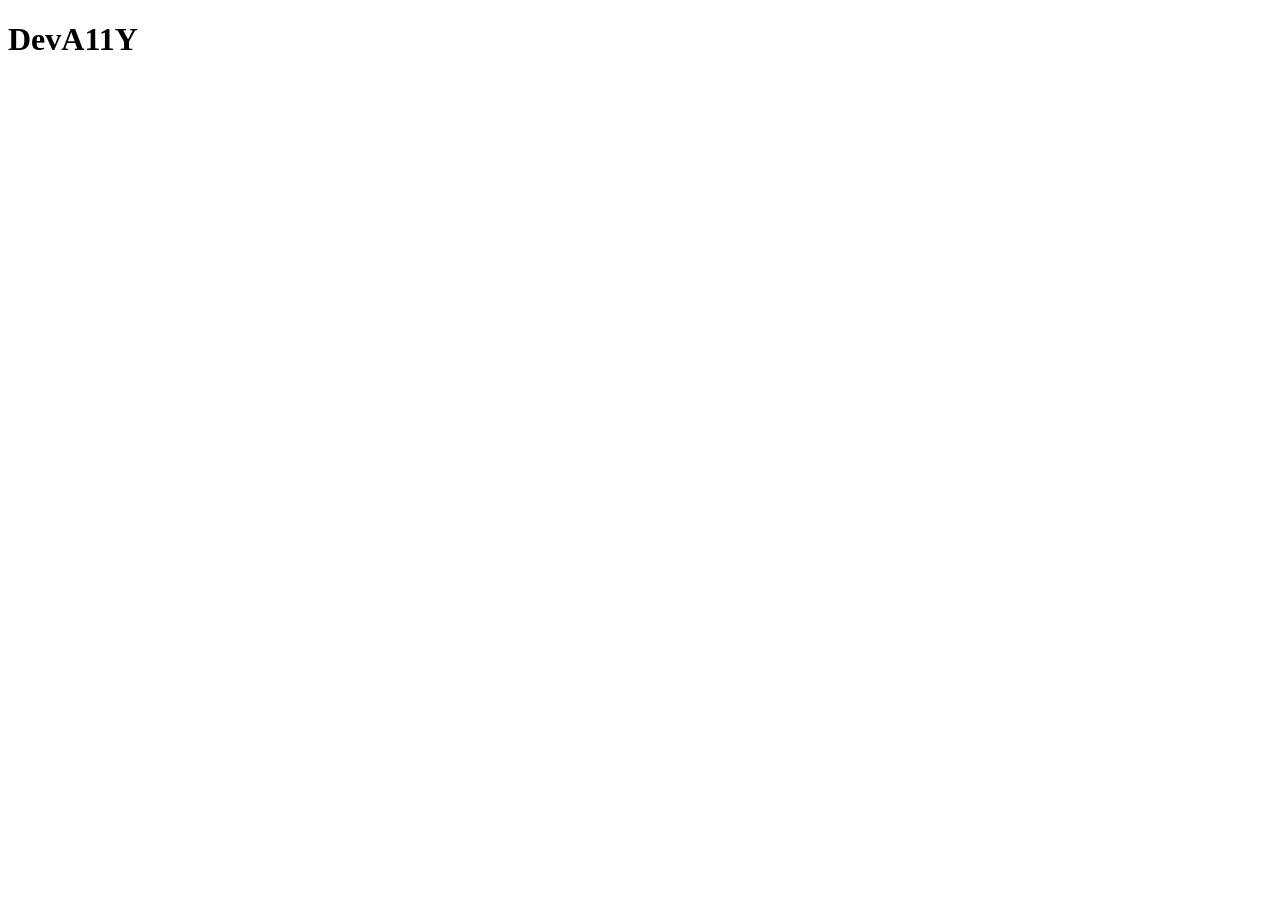
==== index.html @ d79ef575 "adicionando o inicial e criando nova branch LandingPage" ====
<!DOCTYPE html>
<html lang="en">
<head>
    <meta charset="UTF-8">
    <meta name="viewport" content="width=device-width, initial-scale=1.0">
    <title>DevA11Y</title>
</head>
<body>
    <h1>DevA11Y</h1>
</body>
</html>
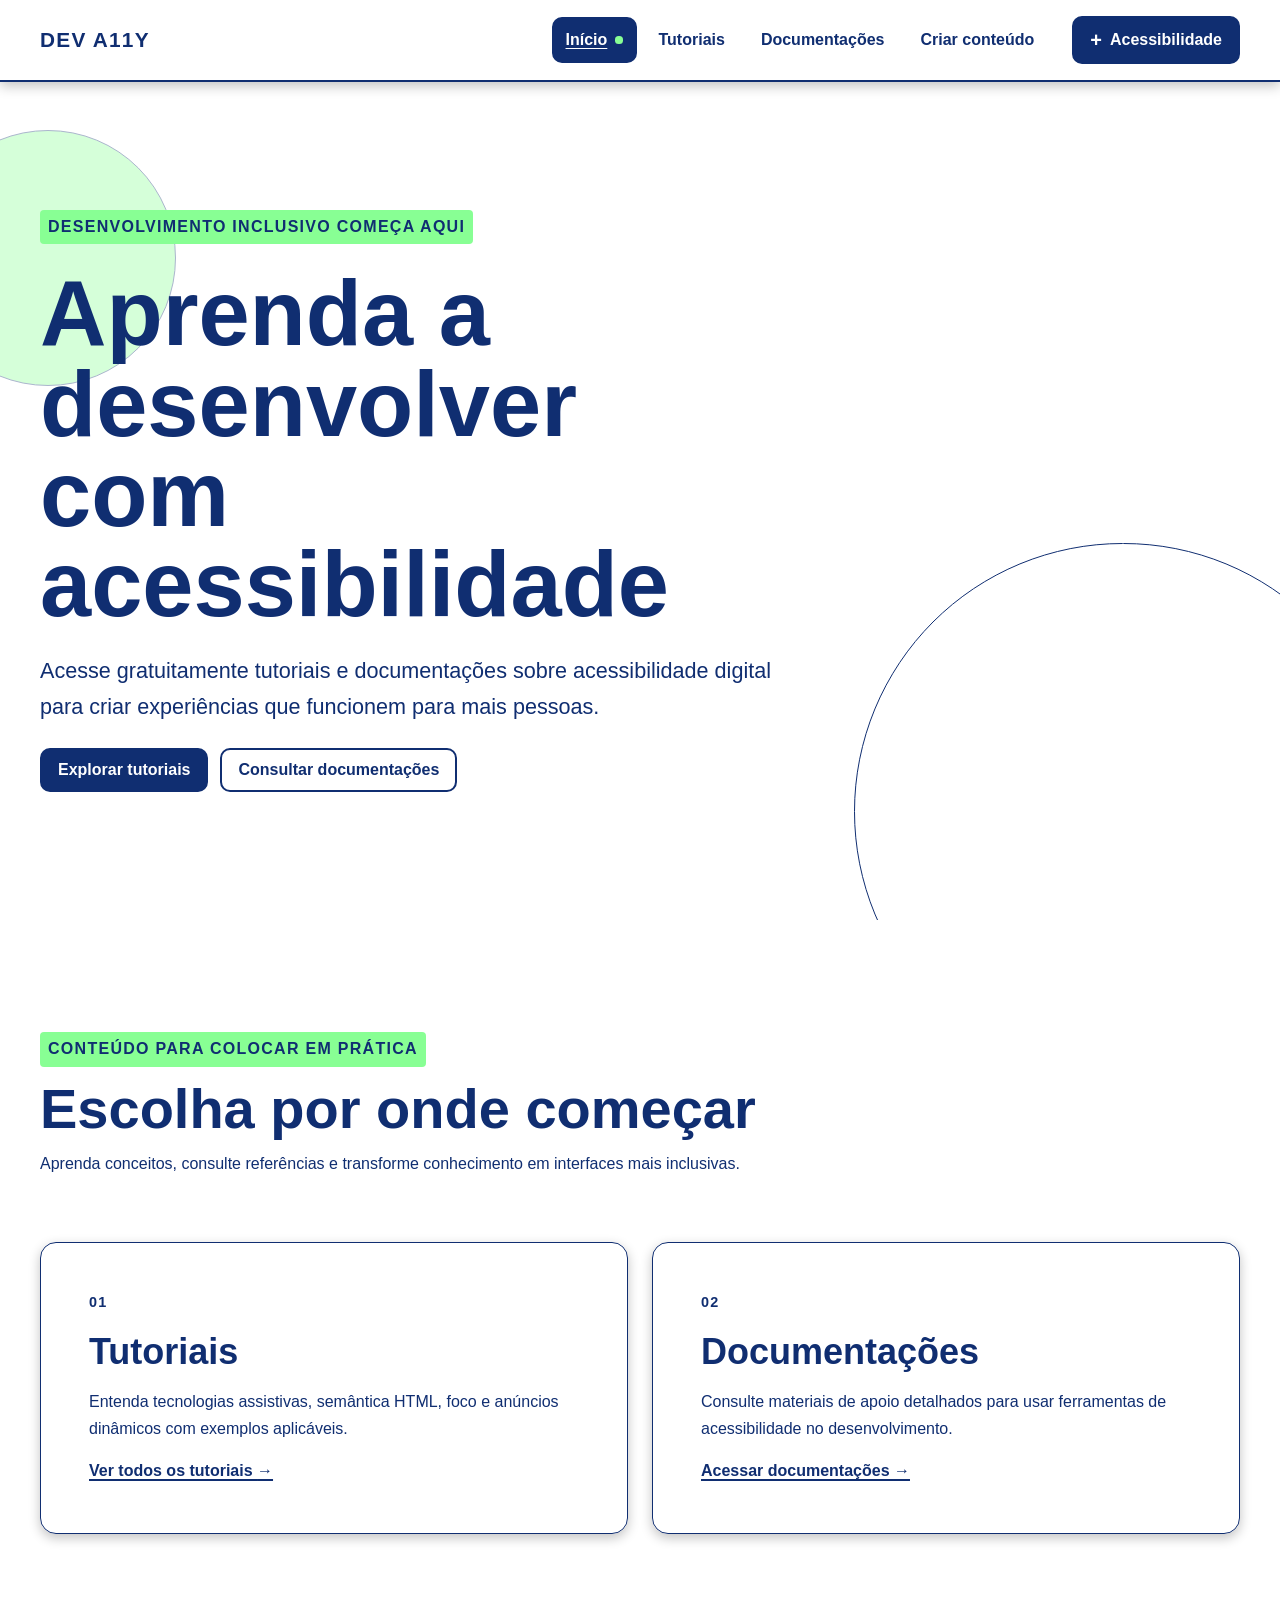
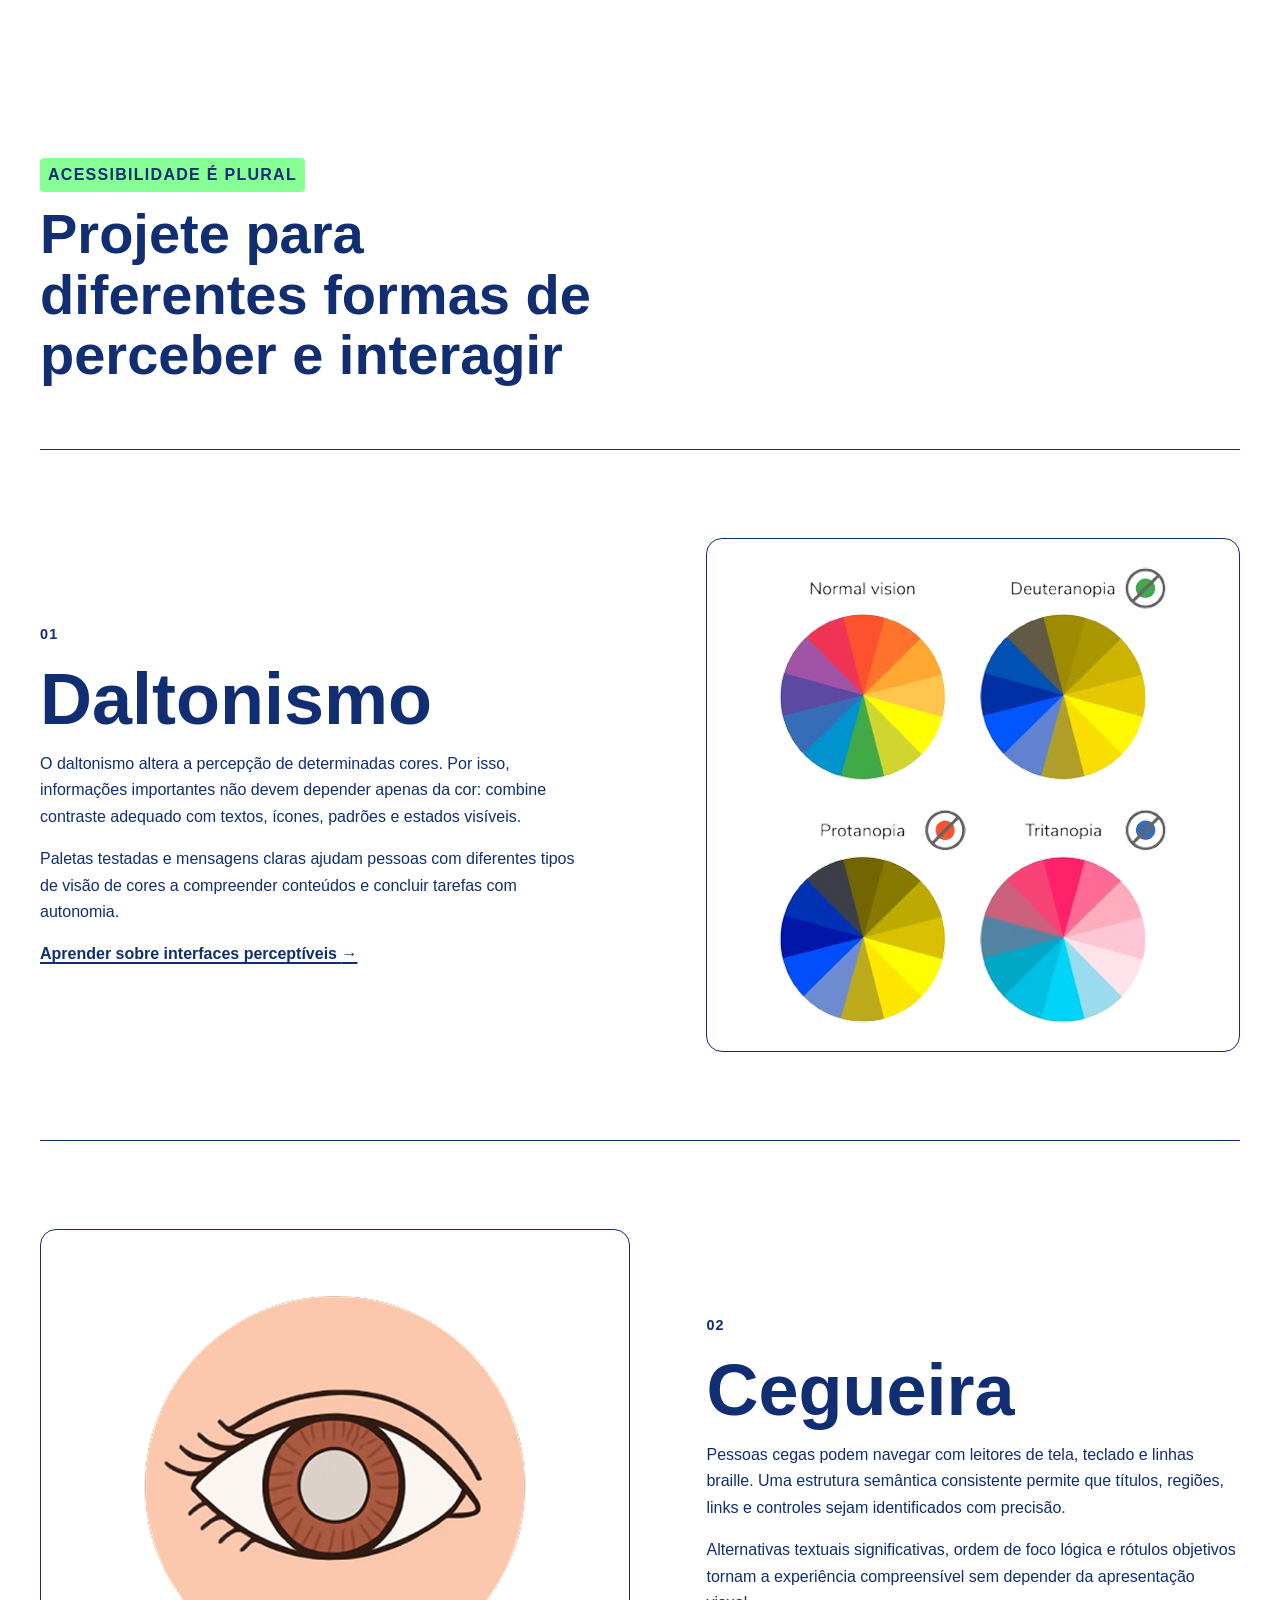
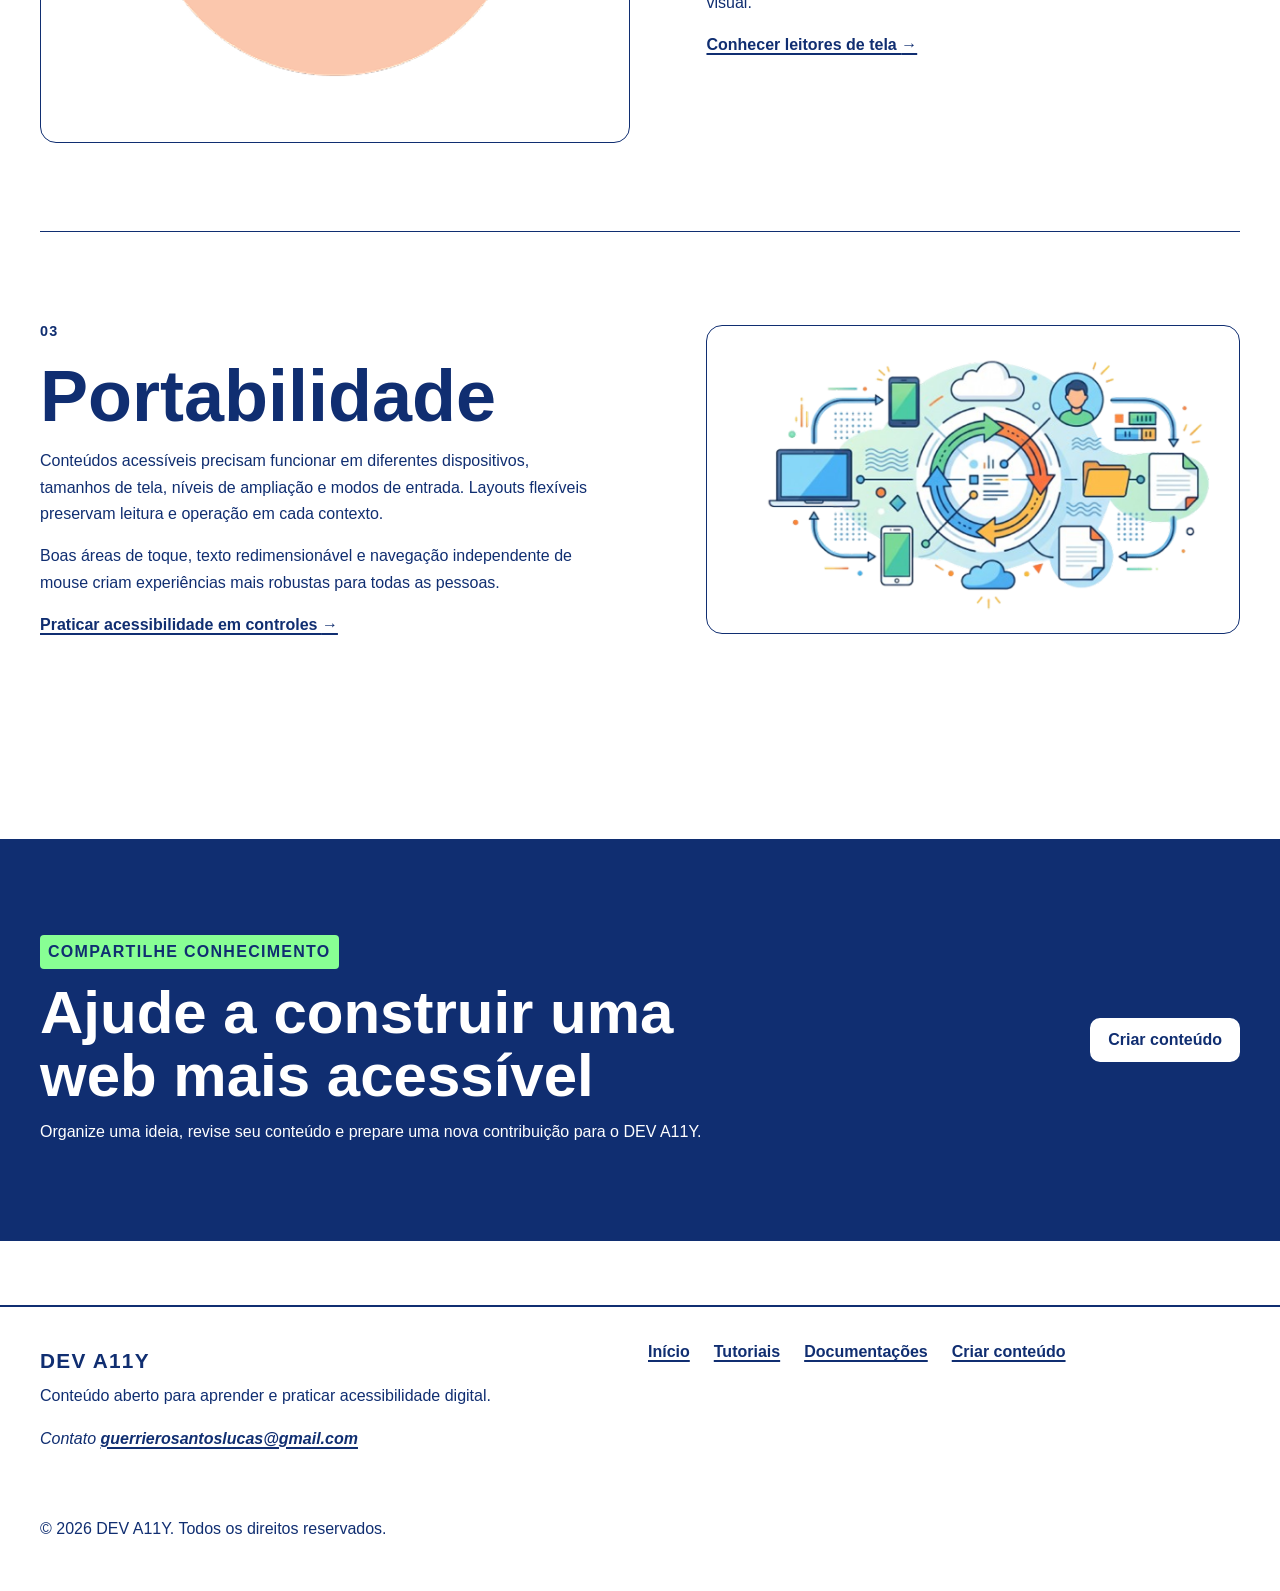
==== commit f2f46f11: "feat: subindo site com frontend completo" ====
--- a/index.html
+++ b/index.html
@@ -1,11 +1,189 @@
 <!DOCTYPE html>
-<html lang="en">
+<html lang="pt-BR" data-palette="palette-01" data-font-scale="72">
 <head>
     <meta charset="UTF-8">
     <meta name="viewport" content="width=device-width, initial-scale=1.0">
-    <title>DevA11Y</title>
+    <meta name="description" content="Aprenda desenvolvimento acessível com tutoriais gratuitos, documentação e exercícios práticos do DEV A11Y.">
+    <title>Início | DEV A11Y</title>
+    <link rel="icon" type="image/png" href="./assets/images/DevA11Y-logo.png">
+    <link rel="stylesheet" href="./Style/base.css">
+    <link rel="stylesheet" href="./Style/index.css">
+    <script src="./js/app.js" defer></script>
 </head>
-<body>
-    <h1>DevA11Y</h1>
+<body data-page="home">
+    <a class="skip-link" href="#conteudo-principal">Ir para o conteúdo principal</a>
+
+    <header class="site-header">
+        <div class="shell site-header__inner">
+            <a class="brand" href="./index.html" aria-label="DEV A11Y — página inicial">DEV A11Y</a>
+
+            <nav class="primary-nav" aria-label="Navegação principal">
+                <ul class="nav-list">
+                    <li><a href="./index.html" aria-current="page">Início</a></li>
+                    <li><a href="./html/blog.html">Tutoriais</a></li>
+                    <li><a href="./html/documentacao.html">Documentações</a></li>
+                    <li><a href="./html/post.html">Criar conteúdo</a></li>
+                </ul>
+            </nav>
+
+            <details class="a11y-tools" data-a11y-tools>
+                <summary>Acessibilidade</summary>
+                <div class="a11y-panel">
+                    <div class="a11y-fields">
+                        <fieldset>
+                            <legend>Mudar paleta para o daltonismo</legend>
+                            <div class="a11y-palette-options">
+                                <button class="a11y-swatch" type="button" data-palette-option="palette-01" aria-label="Paleta 1, branco, azul-escuro e verde-claro" aria-pressed="true"><span aria-hidden="true">1</span></button>
+                                <button class="a11y-swatch" type="button" data-palette-option="palette-02" aria-label="Paleta 2, preto com cinza" aria-pressed="false"><span aria-hidden="true">2</span></button>
+                                <button class="a11y-swatch" type="button" data-palette-option="palette-03" aria-label="Paleta 3, azul-violeta com amarelo" aria-pressed="false"><span aria-hidden="true">3</span></button>
+                                <button class="a11y-swatch" type="button" data-palette-option="palette-04" aria-label="Paleta 4, verde-escuro com ciano" aria-pressed="false"><span aria-hidden="true">4</span></button>
+                                <button class="a11y-swatch" type="button" data-palette-option="palette-05" aria-label="Paleta 5, cinza-escuro com cinza-claro" aria-pressed="false"><span aria-hidden="true">5</span></button>
+                                <button class="a11y-swatch" type="button" data-palette-option="palette-06" aria-label="Paleta 6, azul-petróleo com verde-limão" aria-pressed="false"><span aria-hidden="true">6</span></button>
+                                <button class="a11y-swatch" type="button" data-palette-option="palette-07" aria-label="Paleta 7, verde-petróleo com verde-claro" aria-pressed="false"><span aria-hidden="true">7</span></button>
+                                <button class="a11y-swatch" type="button" data-palette-option="palette-08" aria-label="Paleta 8, verde-petróleo com rosa" aria-pressed="false"><span aria-hidden="true">8</span></button>
+                            </div>
+                        </fieldset>
+
+                        <fieldset>
+                            <legend>Mudar o tamanho da fonte</legend>
+                            <div class="a11y-font-controls">
+                                <button type="button" data-font-decrease aria-label="Diminuir o tamanho da fonte">−</button>
+                                <output data-font-label>72%</output>
+                                <button type="button" data-font-increase aria-label="Aumentar o tamanho da fonte">+</button>
+                            </div>
+                        </fieldset>
+                    </div>
+                    <button class="button button--secondary" type="button" data-a11y-close>Fechar</button>
+                </div>
+            </details>
+        </div>
+    </header>
+
+    <main id="conteudo-principal" tabindex="-1">
+        <section class="home-hero" aria-labelledby="titulo-home">
+            <div class="shell home-hero__content">
+                <p class="home-hero__eyebrow">Desenvolvimento inclusivo começa aqui</p>
+                <h1 id="titulo-home">Aprenda a desenvolver com acessibilidade</h1>
+                <p class="home-hero__subtitle">Acesse gratuitamente tutoriais e documentações sobre acessibilidade digital para criar experiências que funcionem para mais pessoas.</p>
+                <div class="home-hero__actions">
+                    <a class="button button--primary" href="./html/blog.html">Explorar tutoriais</a>
+                    <a class="button button--secondary" href="./html/documentacao.html">Consultar documentações</a>
+                </div>
+            </div>
+        </section>
+
+        <section class="home-paths" aria-labelledby="titulo-caminhos">
+            <div class="shell">
+                <div class="home-section-heading">
+                    <p class="home-section-heading__eyebrow">Conteúdo para colocar em prática</p>
+                    <h2 id="titulo-caminhos">Escolha por onde começar</h2>
+                    <p>Aprenda conceitos, consulte referências e transforme conhecimento em interfaces mais inclusivas.</p>
+                </div>
+                <div class="home-card-grid">
+                    <article class="home-card">
+                        <div class="home-card__number" aria-hidden="true">01</div>
+                        <h3>Tutoriais</h3>
+                        <p>Entenda tecnologias assistivas, semântica HTML, foco e anúncios dinâmicos com exemplos aplicáveis.</p>
+                        <a href="./html/blog.html">Ver todos os tutoriais <span aria-hidden="true">→</span></a>
+                    </article>
+                    <article class="home-card">
+                        <div class="home-card__number" aria-hidden="true">02</div>
+                        <h3>Documentações</h3>
+                        <p>Consulte materiais de apoio detalhados para usar ferramentas de acessibilidade no desenvolvimento.</p>
+                        <a href="./html/documentacao.html">Acessar documentações <span aria-hidden="true">→</span></a>
+                    </article>
+                </div>
+            </div>
+        </section>
+
+        <section class="home-features" aria-labelledby="titulo-acessibilidade">
+            <div class="shell">
+                <div class="home-section-heading">
+                    <p class="home-section-heading__eyebrow">Acessibilidade é plural</p>
+                    <h2 id="titulo-acessibilidade">Projete para diferentes formas de perceber e interagir</h2>
+                </div>
+
+                <article class="home-feature">
+                    <div class="home-feature__content">
+                        <p class="home-feature__index" aria-hidden="true">01</p>
+                        <h3>Daltonismo</h3>
+                        <p>O daltonismo altera a percepção de determinadas cores. Por isso, informações importantes não devem depender apenas da cor: combine contraste adequado com textos, ícones, padrões e estados visíveis.</p>
+                        <p>Paletas testadas e mensagens claras ajudam pessoas com diferentes tipos de visão de cores a compreender conteúdos e concluir tarefas com autonomia.</p>
+                        <a href="./html/blog.html">Aprender sobre interfaces perceptíveis <span aria-hidden="true">→</span></a>
+                    </div>
+                    <figure class="home-feature__media">
+                        <img src="assets/images/daltonismo-grafico.png" alt="Comparação de um gráfico percebido com diferentes tipos de daltonismo" data-image-fallback>
+                        <figcaption class="image-fallback" data-image-fallback-note hidden>Imagem indisponível: Comparação de um gráfico percebido com diferentes tipos de daltonismo. Caminho esperado: <code>assets/images/daltonismo-grafico.png</code>.</figcaption>
+                        <noscript><p>Descrição da imagem: Comparação de um gráfico percebido com diferentes tipos de daltonismo. Caminho esperado: <code>assets/images/daltonismo-grafico.png</code>.</p></noscript>
+                    </figure>
+                </article>
+
+                <article class="home-feature home-feature--reverse">
+                    <div class="home-feature__content">
+                        <p class="home-feature__index" aria-hidden="true">02</p>
+                        <h3>Cegueira</h3>
+                        <p>Pessoas cegas podem navegar com leitores de tela, teclado e linhas braille. Uma estrutura semântica consistente permite que títulos, regiões, links e controles sejam identificados com precisão.</p>
+                        <p>Alternativas textuais significativas, ordem de foco lógica e rótulos objetivos tornam a experiência compreensível sem depender da apresentação visual.</p>
+                        <a href="./html/documentacao.html">Conhecer leitores de tela <span aria-hidden="true">→</span></a>
+                    </div>
+                    <figure class="home-feature__media">
+                        <img src="assets/images/cegueira-olho.png" alt="Ilustração de um olho representando acesso ao conteúdo por pessoas cegas" data-image-fallback>
+                        <figcaption class="image-fallback" data-image-fallback-note hidden>Imagem indisponível: Ilustração de um olho representando acesso ao conteúdo por pessoas cegas. Caminho esperado: <code>assets/images/cegueira-olho.png</code>.</figcaption>
+                        <noscript><p>Descrição da imagem: Ilustração de um olho representando acesso ao conteúdo por pessoas cegas. Caminho esperado: <code>assets/images/cegueira-olho.png</code>.</p></noscript>
+                    </figure>
+                </article>
+
+                <article class="home-feature">
+                    <div class="home-feature__content">
+                        <p class="home-feature__index" aria-hidden="true">03</p>
+                        <h3>Portabilidade</h3>
+                        <p>Conteúdos acessíveis precisam funcionar em diferentes dispositivos, tamanhos de tela, níveis de ampliação e modos de entrada. Layouts flexíveis preservam leitura e operação em cada contexto.</p>
+                        <p>Boas áreas de toque, texto redimensionável e navegação independente de mouse criam experiências mais robustas para todas as pessoas.</p>
+                        <a href="./html/exercicio.html">Praticar acessibilidade em controles <span aria-hidden="true">→</span></a>
+                    </div>
+                    <figure class="home-feature__media">
+                        <img src="assets/images/portabilidade-dispositivos.png" alt="Computador, tablet e celular exibindo o mesmo conteúdo de forma adaptável" data-image-fallback>
+                        <figcaption class="image-fallback" data-image-fallback-note hidden>Imagem indisponível: Computador, tablet e celular exibindo o mesmo conteúdo de forma adaptável. Caminho esperado: <code>assets/images/portabilidade-dispositivos.png</code>.</figcaption>
+                        <noscript><p>Descrição da imagem: Computador, tablet e celular exibindo o mesmo conteúdo de forma adaptável. Caminho esperado: <code>assets/images/portabilidade-dispositivos.png</code>.</p></noscript>
+                    </figure>
+                </article>
+            </div>
+        </section>
+
+        <section class="home-cta" aria-labelledby="titulo-cta">
+            <div class="shell home-cta__inner">
+                <div>
+                    <p class="home-cta__eyebrow">Compartilhe conhecimento</p>
+                    <h2 id="titulo-cta">Ajude a construir uma web mais acessível</h2>
+                    <p>Organize uma ideia, revise seu conteúdo e prepare uma nova contribuição para o DEV A11Y.</p>
+                </div>
+                <a class="button button--primary" href="./html/post.html">Criar conteúdo</a>
+            </div>
+        </section>
+    </main>
+
+    <footer class="site-footer">
+        <div class="shell footer-grid">
+            <div>
+                <a class="brand" href="./index.html">DEV A11Y</a>
+                <p>Conteúdo aberto para aprender e praticar acessibilidade digital.</p>
+            </div>
+            <nav class="footer-nav" aria-label="Navegação do rodapé">
+                <a href="./index.html" aria-current="page">Início</a>
+                <a href="./html/blog.html">Tutoriais</a>
+                <a href="./html/documentacao.html">Documentações</a>
+                <a href="./html/post.html">Criar conteúdo</a>
+            </nav>
+            <address>
+                <span>Contato</span>
+                <a href="mailto:guerrierosantoslucas@gmail.com">guerrierosantoslucas@gmail.com</a>
+            </address>
+        </div>
+        <div class="shell site-footer__legal">
+            <p>© <span data-current-year>2026</span> DEV A11Y. Todos os direitos reservados.</p>
+        </div>
+    </footer>
+
+    <div class="live-region sr-only" data-live-region aria-live="polite" aria-atomic="true"></div>
 </body>
-</html>+</html>
--- a/Style/base.css
+++ b/Style/base.css
@@ -0,0 +1,1373 @@
+/* Shared DEV A11Y design system — local assets and system fonts only. */
+:root {
+    color-scheme: dark;
+
+    --color-primary: #006AFF;
+    --color-secondary: #102E71;
+    --color-pale: #E3F6FF;
+    --color-success: #21882B;
+    --color-highlight: #88FF94;
+
+    --color-surface: #102E71;
+    --color-accent: #88FF94;
+    --color-text: #E3F6FF;
+    --color-on-accent: #102E71;
+    --color-border: var(--color-accent);
+    --color-focus: var(--color-accent);
+    --color-danger: #FFB4B4;
+    --color-on-danger: #3B0000;
+    --scrollbar-track: color-mix(in srgb, var(--color-accent) 12%, var(--color-surface));
+    --scrollbar-thumb: color-mix(in srgb, var(--color-accent) 84%, var(--color-surface));
+    --scrollbar-thumb-hover: var(--color-accent);
+
+    --font-sans: "Segoe UI", Roboto, Helvetica, Arial, sans-serif;
+    --font-mono: "Cascadia Code", "SFMono-Regular", Consolas, "Liberation Mono", monospace;
+    --font-scale: 1;
+
+    --space-1: 0.25rem;
+    --space-2: 0.5rem;
+    --space-3: 0.75rem;
+    --space-4: 1rem;
+    --space-5: 1.5rem;
+    --space-6: 2rem;
+    --space-7: 3rem;
+    --space-8: 4rem;
+
+    --radius-sm: 0.25rem;
+    --radius-md: 0.625rem;
+    --radius-lg: 1rem;
+    --radius-pill: 999px;
+    --shadow-sm: 0 0.25rem 0.75rem rgb(0 0 0 / 0.24);
+    --shadow-lg: 0 1rem 2.5rem rgb(0 0 0 / 0.4);
+    --content-width: 75rem;
+    --prose-width: 70ch;
+    --header-height: 4.5rem;
+    --target-size: max(44px, 2.75rem);
+    --transition-fast: 160ms ease;
+}
+
+html[data-palette="palette-01"] {
+    --color-primary: #102E71;
+    --color-secondary: #102E71;
+    --color-pale: #FFFFFF;
+    --color-surface: #FFFFFF;
+    --color-accent: #102E71;
+    --color-highlight: #88FF94;
+    --color-text: #102E71;
+    --color-on-accent: #FFFFFF;
+    --color-border: #102E71;
+    --color-focus: #102E71;
+    color-scheme: light;
+}
+
+html[data-palette="palette-02"] {
+    --color-surface: #141414;
+    --color-accent: #7A7A7A;
+    --color-text: #EBEBEB;
+    --color-on-accent: #050505;
+}
+
+html[data-palette="palette-03"] {
+    --color-surface: #222238;
+    --color-accent: #D4AE00;
+    --color-text: #ECE8E0;
+    --color-on-accent: #151515;
+}
+
+html[data-palette="palette-04"] {
+    --color-surface: #003030;
+    --color-accent: #32D6D6;
+    --color-text: #EBEBEB;
+    --color-on-accent: #002424;
+}
+
+html[data-palette="palette-05"] {
+    --color-surface: #333333;
+    --color-accent: #B4B4B4;
+    --color-text: #EBEBEB;
+    --color-on-accent: #171717;
+}
+
+html[data-palette="palette-06"] {
+    --color-surface: #1E3A49;
+    --color-accent: #A3BB00;
+    --color-text: #EEE7E1;
+    --color-on-accent: #142000;
+}
+
+html[data-palette="palette-07"] {
+    --color-surface: #0F3D3D;
+    --color-accent: #88FF94;
+    --color-text: #EDEDEE;
+    --color-on-accent: #0B2C2C;
+}
+
+html[data-palette="palette-08"] {
+    --color-surface: #1C3B3B;
+    --color-accent: #FF007F;
+    --color-text: #EAEAEA;
+    --color-on-accent: #1D0712;
+}
+
+html[data-font-scale="48"] { --font-scale: 0.8; font-size: 80%; }
+html[data-font-scale="60"] { --font-scale: 0.9; font-size: 90%; }
+html[data-font-scale="72"] { --font-scale: 1; font-size: 100%; }
+html[data-font-scale="84"] { --font-scale: 1.1; font-size: 110%; }
+html[data-font-scale="96"] { --font-scale: 1.2; font-size: 120%; }
+
+*,
+*::before,
+*::after {
+    box-sizing: border-box;
+}
+
+html {
+    font-size: 100%;
+    text-size-adjust: 100%;
+    -webkit-text-size-adjust: 100%;
+}
+
+html {
+    scrollbar-color: var(--scrollbar-thumb) var(--scrollbar-track);
+    scrollbar-width: auto;
+}
+
+*::-webkit-scrollbar {
+    width: 14px;
+    height: 14px;
+}
+
+*::-webkit-scrollbar-track {
+    background: var(--scrollbar-track);
+}
+
+*::-webkit-scrollbar-thumb {
+    min-height: 3rem;
+    border: 3px solid transparent;
+    border-radius: var(--radius-pill);
+    background: var(--scrollbar-thumb);
+    background-clip: padding-box;
+}
+
+*::-webkit-scrollbar-thumb:hover {
+    background: var(--scrollbar-thumb-hover);
+    background-clip: padding-box;
+}
+
+*::-webkit-scrollbar-thumb:active {
+    background: var(--color-accent);
+    background-clip: padding-box;
+}
+
+*::-webkit-scrollbar-corner {
+    background: var(--scrollbar-track);
+}
+
+body {
+    min-height: 100vh;
+    margin: 0;
+    display: flex;
+    flex-direction: column;
+    overflow-wrap: break-word;
+    background: var(--color-surface);
+    color: var(--color-text);
+    font-family: var(--font-sans);
+    font-size: 1rem;
+    line-height: 1.65;
+    text-rendering: optimizeLegibility;
+}
+
+main {
+    flex: 1 0 auto;
+}
+
+h1,
+h2,
+h3,
+h4,
+p,
+ul,
+ol,
+dl,
+dd,
+figure,
+blockquote,
+fieldset,
+pre {
+    margin-block-start: 0;
+}
+
+h1,
+h2,
+h3,
+h4 {
+    max-width: 28ch;
+    color: var(--color-text);
+    font-weight: 750;
+    line-height: 1.2;
+    text-wrap: balance;
+}
+
+h1 {
+    margin-block-end: var(--space-5);
+    font-size: clamp(2rem, 7vw, 3.75rem);
+}
+
+h2 {
+    margin-block-end: var(--space-4);
+    font-size: clamp(1.55rem, 4.5vw, 2.5rem);
+}
+
+h3 {
+    margin-block-end: var(--space-3);
+    font-size: clamp(1.25rem, 3vw, 1.65rem);
+}
+
+h4 {
+    margin-block-end: var(--space-2);
+    font-size: 1.125rem;
+}
+
+p,
+ul,
+ol,
+dl,
+blockquote,
+pre,
+table {
+    margin-block-end: var(--space-4);
+}
+
+ul,
+ol {
+    padding-inline-start: 1.5em;
+}
+
+li + li {
+    margin-block-start: var(--space-2);
+}
+
+img,
+picture,
+svg,
+video,
+canvas {
+    display: block;
+    max-width: 100%;
+    height: auto;
+}
+
+img {
+    font-style: italic;
+}
+
+button,
+input,
+select,
+textarea {
+    max-width: 100%;
+    color: inherit;
+    font: inherit;
+}
+
+button,
+select,
+summary,
+label[for],
+input[type="checkbox"],
+input[type="radio"] {
+    cursor: pointer;
+}
+
+button,
+input,
+select,
+textarea {
+    accent-color: var(--color-accent);
+}
+
+button,
+[role="button"],
+.button {
+    min-height: var(--target-size);
+    min-width: var(--target-size);
+    border: 0.125rem solid var(--color-accent);
+    border-radius: var(--radius-md);
+    padding: 0.55rem 1rem;
+    display: inline-flex;
+    align-items: center;
+    justify-content: center;
+    gap: var(--space-2);
+    background: var(--color-accent);
+    color: var(--color-on-accent);
+    font-weight: 700;
+    line-height: 1.25;
+    text-align: center;
+    text-decoration: none;
+    touch-action: manipulation;
+    transition: background-color var(--transition-fast), color var(--transition-fast), border-color var(--transition-fast), transform var(--transition-fast);
+}
+
+button:hover,
+[role="button"]:hover,
+.button:hover {
+    transform: translateY(-0.125rem);
+    text-decoration: underline;
+    text-decoration-thickness: 0.125rem;
+    text-underline-offset: 0.2em;
+}
+
+button:active,
+[role="button"]:active,
+.button:active {
+    transform: translateY(0);
+}
+
+.button--primary,
+.button-primary {
+    border-color: var(--color-accent);
+    background: var(--color-accent);
+    color: var(--color-on-accent);
+}
+
+.button--secondary,
+.button-secondary,
+.button--outline {
+    border-color: var(--color-text);
+    background: transparent;
+    color: var(--color-text);
+}
+
+.button--secondary:hover,
+.button-secondary:hover,
+.button--outline:hover {
+    border-color: var(--color-accent);
+    background: var(--color-accent);
+    color: var(--color-on-accent);
+}
+
+button:disabled,
+input:disabled,
+select:disabled,
+textarea:disabled,
+[aria-disabled="true"] {
+    cursor: not-allowed;
+    opacity: 0.65;
+    transform: none;
+}
+
+a {
+    color: var(--color-text);
+    font-weight: 650;
+    text-decoration-color: var(--color-accent);
+    text-decoration-thickness: 0.125rem;
+    text-underline-offset: 0.2em;
+}
+
+a:hover {
+    text-decoration-thickness: 0.2rem;
+}
+
+:focus-visible {
+    outline: 0.2rem solid var(--color-focus);
+    outline-offset: 0.2rem;
+}
+
+:focus:not(:focus-visible) {
+    outline: none;
+}
+
+::selection {
+    background: var(--color-accent);
+    color: var(--color-on-accent);
+}
+
+[hidden] {
+    display: none !important;
+}
+
+.skip-link {
+    position: fixed;
+    inset-block-start: var(--space-2);
+    inset-inline-start: var(--space-2);
+    z-index: 1000;
+    min-height: var(--target-size);
+    padding: var(--space-3) var(--space-4);
+    border: 0.15rem solid var(--color-surface);
+    border-radius: var(--radius-md);
+    background: var(--color-accent);
+    color: var(--color-on-accent);
+    font-weight: 800;
+    transform: translateY(calc(-100% - var(--space-4)));
+    transition: transform var(--transition-fast);
+}
+
+.skip-link:focus {
+    transform: translateY(0);
+}
+
+.sr-only,
+.visually-hidden,
+.live-region.sr-only {
+    position: absolute !important;
+    width: 1px !important;
+    height: 1px !important;
+    padding: 0 !important;
+    margin: -1px !important;
+    overflow: hidden !important;
+    clip: rect(0, 0, 0, 0) !important;
+    white-space: nowrap !important;
+    border: 0 !important;
+}
+
+.shell,
+.container,
+.header-inner,
+.footer-inner {
+    width: min(100% - 2rem, var(--content-width));
+    margin-inline: auto;
+}
+
+.page-main,
+.site-main {
+    width: 100%;
+}
+
+.section,
+.page-section {
+    padding-block: var(--space-7);
+}
+
+.page-intro,
+.page-header {
+    max-width: var(--prose-width);
+    padding-block: var(--space-7) var(--space-5);
+}
+
+.page-intro > :last-child,
+.page-header > :last-child {
+    margin-block-end: 0;
+}
+
+.stack {
+    display: flex;
+    flex-direction: column;
+    gap: var(--space-4);
+}
+
+.stack > * {
+    margin-block: 0;
+}
+
+.cluster {
+    display: flex;
+    flex-wrap: wrap;
+    align-items: center;
+    gap: var(--space-3);
+}
+
+.grid,
+.cards-grid {
+    display: grid;
+    grid-template-columns: minmax(0, 1fr);
+    gap: var(--space-5);
+}
+
+.site-header {
+    position: static;
+    inset-block-start: auto;
+    z-index: 100;
+    border-block-end: 0.125rem solid var(--color-accent);
+    background: var(--color-surface);
+    box-shadow: var(--shadow-sm);
+}
+
+.header-inner,
+.site-header > .shell {
+    min-height: var(--header-height);
+    padding-block: var(--space-3);
+    display: flex;
+    flex-wrap: wrap;
+    align-items: center;
+    justify-content: space-between;
+    gap: var(--space-3) var(--space-5);
+}
+
+.brand {
+    min-height: var(--target-size);
+    display: inline-flex;
+    align-items: center;
+    color: var(--color-text);
+    font-size: 1.3rem;
+    font-weight: 900;
+    letter-spacing: 0.06em;
+    text-decoration: none;
+}
+
+.brand:hover {
+    color: var(--color-accent);
+}
+
+.primary-nav,
+.site-nav {
+    flex: 1 1 100%;
+}
+
+.nav-list {
+    margin: 0;
+    padding: 0;
+    display: flex;
+    flex-wrap: wrap;
+    gap: var(--space-2);
+    list-style: none;
+}
+
+.nav-list li {
+    margin: 0;
+    flex: 1 1 auto;
+}
+
+.nav-list a {
+    min-height: var(--target-size);
+    padding: var(--space-2) var(--space-3);
+    border: 0.125rem solid transparent;
+    border-radius: var(--radius-md);
+    display: flex;
+    align-items: center;
+    justify-content: center;
+    text-align: center;
+    text-decoration: none;
+}
+
+.nav-list a:hover,
+.nav-list a[aria-current="page"] {
+    border-color: var(--color-accent);
+    background: var(--color-accent);
+    color: var(--color-on-accent);
+    text-decoration: underline;
+}
+
+.nav-list a[aria-current="page"]::after {
+    content: "";
+    width: 0.45rem;
+    height: 0.45rem;
+    margin-inline-start: var(--space-2);
+    border-radius: 50%;
+    background: currentColor;
+}
+
+html[data-palette="palette-01"] .nav-list a[aria-current="page"]::after {
+    background: var(--color-highlight);
+}
+
+.site-footer {
+    margin-block-start: var(--space-8);
+    border-block-start: 0.125rem solid var(--color-accent);
+    background: var(--color-surface);
+}
+
+.footer-inner,
+.site-footer > .shell,
+.footer-grid {
+    padding-block: var(--space-6);
+    display: grid;
+    gap: var(--space-4);
+}
+
+.footer-inner p,
+.footer-grid p {
+    margin: 0;
+}
+
+.footer-nav {
+    display: flex;
+    flex-wrap: wrap;
+    gap: var(--space-3) var(--space-5);
+}
+
+.footer-contact {
+    overflow-wrap: anywhere;
+}
+
+.breadcrumb {
+    margin-block-end: var(--space-4);
+}
+
+.breadcrumb ol,
+.breadcrumb ul {
+    margin: 0;
+    padding: 0;
+    display: flex;
+    flex-wrap: wrap;
+    gap: var(--space-2);
+    list-style: none;
+}
+
+.breadcrumb li {
+    margin: 0;
+}
+
+.breadcrumb li + li::before {
+    content: "/";
+    margin-inline-end: var(--space-2);
+    color: var(--color-accent);
+}
+
+.card,
+.content-card,
+.link-card {
+    border: 0.125rem solid var(--color-border);
+    border-radius: var(--radius-lg);
+    padding: var(--space-5);
+    background: var(--color-surface);
+    color: var(--color-text);
+    box-shadow: var(--shadow-sm);
+}
+
+.card > :last-child,
+.content-card > :last-child,
+.link-card > :last-child {
+    margin-block-end: 0;
+}
+
+.link-card {
+    min-height: 100%;
+    display: block;
+    text-decoration: none;
+    transition: transform var(--transition-fast), box-shadow var(--transition-fast);
+}
+
+.link-card:hover {
+    transform: translateY(-0.2rem);
+    box-shadow: var(--shadow-lg);
+    text-decoration: underline;
+}
+
+.image-fallback {
+    min-height: 8rem;
+    border: 0.125rem dashed var(--color-accent);
+    border-radius: var(--radius-md);
+    padding: var(--space-4);
+    display: grid;
+    place-items: center;
+    background: var(--color-surface);
+    color: var(--color-text);
+    text-align: center;
+}
+
+form {
+    max-width: 100%;
+}
+
+fieldset {
+    min-width: 0;
+    margin-inline: 0;
+    padding: var(--space-4);
+    border: 0.125rem solid var(--color-border);
+    border-radius: var(--radius-md);
+}
+
+legend {
+    max-width: 100%;
+    padding-inline: var(--space-2);
+    color: var(--color-text);
+    font-weight: 800;
+}
+
+label {
+    display: inline-block;
+    margin-block-end: var(--space-2);
+    color: var(--color-text);
+    font-weight: 700;
+}
+
+.form-field,
+.field-group,
+.search-field {
+    margin-block-end: var(--space-5);
+}
+
+.form-field > :last-child,
+.field-group > :last-child,
+.search-field > :last-child {
+    margin-block-end: 0;
+}
+
+input:not([type="checkbox"]):not([type="radio"]):not([type="range"]):not([type="color"]),
+select,
+textarea {
+    width: 100%;
+    min-height: var(--target-size);
+    border: 0.125rem solid var(--color-text);
+    border-radius: var(--radius-md);
+    padding: 0.65rem 0.75rem;
+    background: var(--color-surface);
+    color: var(--color-text);
+    caret-color: var(--color-accent);
+}
+
+textarea {
+    min-height: 10rem;
+    resize: vertical;
+}
+
+input::placeholder,
+textarea::placeholder {
+    color: var(--color-text);
+    opacity: 1;
+}
+
+input:hover,
+select:hover,
+textarea:hover {
+    border-color: var(--color-accent);
+}
+
+input[aria-invalid="true"],
+select[aria-invalid="true"],
+textarea[aria-invalid="true"] {
+    border-color: var(--color-danger);
+    box-shadow: 0 0 0 0.125rem var(--color-danger);
+}
+
+input[type="checkbox"],
+input[type="radio"] {
+    width: 1.4rem;
+    height: 1.4rem;
+    margin: 0;
+    flex: 0 0 auto;
+}
+
+.choice,
+.choice-label {
+    min-height: var(--target-size);
+    padding: var(--space-2);
+    display: flex;
+    align-items: center;
+    gap: var(--space-3);
+    border-radius: var(--radius-md);
+}
+
+.choice label,
+.choice-label {
+    margin: 0;
+}
+
+.field-hint,
+.form-hint {
+    margin-block-start: var(--space-1);
+    color: var(--color-text);
+    font-size: 0.925rem;
+}
+
+.required-marker {
+    color: var(--color-text);
+    font-weight: 900;
+}
+
+.form-actions,
+.a11y-actions {
+    display: flex;
+    flex-wrap: wrap;
+    gap: var(--space-3);
+}
+
+.search-form,
+[data-content-search] {
+    margin-block: var(--space-5);
+    padding: var(--space-4);
+    border: 0.125rem solid var(--color-border);
+    border-radius: var(--radius-lg);
+}
+
+.search-form .search-field,
+[data-content-search] .search-field {
+    margin-block-end: var(--space-3);
+}
+
+.search-status,
+[data-search-status],
+.form-status,
+[data-form-status],
+.feedback,
+.status {
+    min-height: 1.65em;
+    margin-block: var(--space-3) 0;
+    font-weight: 700;
+}
+
+.status--success,
+.feedback--success,
+.is-success {
+    border-inline-start: 0.35rem solid var(--color-highlight);
+    padding-inline-start: var(--space-3);
+}
+
+.status--error,
+.feedback--error,
+.is-error {
+    border-inline-start: 0.35rem solid var(--color-danger);
+    padding-inline-start: var(--space-3);
+}
+
+[aria-busy="true"] {
+    cursor: progress;
+}
+
+.prose {
+    max-width: var(--prose-width);
+}
+
+.prose > :last-child,
+article > :last-child {
+    margin-block-end: 0;
+}
+
+.prose h2,
+.prose h3,
+.prose h4,
+article h2,
+article h3,
+article h4 {
+    margin-block-start: 1.5em;
+}
+
+.prose a,
+article a {
+    overflow-wrap: anywhere;
+}
+
+blockquote {
+    margin-inline: 0;
+    padding: var(--space-4) var(--space-5);
+    border-inline-start: 0.35rem solid var(--color-accent);
+    background: rgb(0 0 0 / 0.16);
+}
+
+code,
+kbd,
+samp {
+    font-family: var(--font-mono);
+    font-size: 0.925em;
+}
+
+:not(pre) > code,
+kbd {
+    border: 0.0625rem solid var(--color-border);
+    border-radius: var(--radius-sm);
+    padding: 0.12em 0.32em;
+    background: rgb(0 0 0 / 0.2);
+}
+
+pre {
+    max-width: 100%;
+    overflow-x: auto;
+    padding: var(--space-4);
+    border: 0.125rem solid var(--color-border);
+    border-radius: var(--radius-md);
+    background: #101010;
+    color: #F5F5F5;
+    line-height: 1.5;
+    tab-size: 4;
+}
+
+pre code {
+    color: inherit;
+    white-space: pre;
+}
+
+hr {
+    height: 0.125rem;
+    margin-block: var(--space-6);
+    border: 0;
+    background: var(--color-border);
+}
+
+figure {
+    margin-inline: 0;
+}
+
+figcaption {
+    margin-block-start: var(--space-2);
+    font-size: 0.925rem;
+}
+
+.table-wrapper {
+    max-width: 100%;
+    overflow-x: auto;
+    margin-block-end: var(--space-5);
+    border: 0.125rem solid var(--color-border);
+    border-radius: var(--radius-md);
+}
+
+table {
+    width: 100%;
+    border-collapse: collapse;
+    background: var(--color-surface);
+}
+
+caption {
+    padding: var(--space-3);
+    font-weight: 800;
+    text-align: start;
+}
+
+th,
+td {
+    padding: var(--space-3);
+    border: 0.0625rem solid var(--color-border);
+    text-align: start;
+    vertical-align: top;
+}
+
+th {
+    background: var(--color-accent);
+    color: var(--color-on-accent);
+}
+
+.a11y-tools {
+    position: relative;
+}
+
+.a11y-tools > summary {
+    min-height: var(--target-size);
+    border: 0.125rem solid var(--color-accent);
+    border-radius: var(--radius-md);
+    padding: 0.55rem 1rem;
+    display: inline-flex;
+    align-items: center;
+    justify-content: center;
+    background: var(--color-accent);
+    color: var(--color-on-accent);
+    font-weight: 800;
+    list-style: none;
+}
+
+.a11y-tools > summary::-webkit-details-marker {
+    display: none;
+}
+
+.a11y-tools > summary::before {
+    content: "+";
+    margin-inline-end: var(--space-2);
+    font-size: 1.25em;
+    line-height: 1;
+}
+
+.a11y-tools[open] > summary::before {
+    content: "−";
+}
+
+.a11y-panel,
+.a11y-tools__panel {
+    position: fixed;
+    inset-block: 0;
+    inset-inline-end: 0;
+    z-index: 500;
+    width: min(100%, 26rem);
+    overflow-y: auto;
+    overscroll-behavior: contain;
+    padding: var(--space-6) var(--space-5);
+    border-inline-start: 0.2rem solid var(--color-accent);
+    background: var(--color-surface);
+    color: var(--color-text);
+    box-shadow: var(--shadow-lg);
+}
+
+.a11y-panel > :last-child,
+.a11y-tools__panel > :last-child {
+    margin-block-end: 0;
+}
+
+.a11y-fields,
+.a11y-panel fieldset,
+.a11y-tools__panel fieldset {
+    margin-block-end: var(--space-5);
+}
+
+.palette-options,
+.palette-grid,
+.a11y-palette-options {
+    display: grid;
+    grid-template-columns: repeat(2, minmax(0, 1fr));
+    gap: var(--space-3);
+}
+
+.palette-button,
+.palette-option,
+.a11y-swatch,
+[data-palette-option] {
+    min-width: 0;
+    min-height: max(44px, 3.25rem);
+    padding: var(--space-2);
+    flex-direction: column;
+    align-items: stretch;
+    background: transparent;
+    color: var(--color-text);
+    font-size: 0.875rem;
+}
+
+[data-palette-option]::before {
+    content: "";
+    width: 100%;
+    height: 1rem;
+    border: 0.0625rem solid currentColor;
+    border-radius: var(--radius-pill);
+}
+
+[data-palette-option="palette-01"]::before { background: linear-gradient(90deg, #FFFFFF 0 33.333%, #102E71 33.333% 66.666%, #88FF94 66.666%); }
+[data-palette-option="palette-02"]::before { background: linear-gradient(90deg, #141414 0 33.333%, #7A7A7A 33.333% 66.666%, #EBEBEB 66.666%); }
+[data-palette-option="palette-03"]::before { background: linear-gradient(90deg, #222238 0 33.333%, #D4AE00 33.333% 66.666%, #ECE8E0 66.666%); }
+[data-palette-option="palette-04"]::before { background: linear-gradient(90deg, #003030 0 33.333%, #32D6D6 33.333% 66.666%, #EBEBEB 66.666%); }
+[data-palette-option="palette-05"]::before { background: linear-gradient(90deg, #333333 0 33.333%, #B4B4B4 33.333% 66.666%, #EBEBEB 66.666%); }
+[data-palette-option="palette-06"]::before { background: linear-gradient(90deg, #1E3A49 0 33.333%, #A3BB00 33.333% 66.666%, #EEE7E1 66.666%); }
+[data-palette-option="palette-07"]::before { background: linear-gradient(90deg, #0F3D3D 0 33.333%, #88FF94 33.333% 66.666%, #EDEDEE 66.666%); }
+[data-palette-option="palette-08"]::before { background: linear-gradient(90deg, #1C3B3B 0 33.333%, #FF007F 33.333% 66.666%, #EAEAEA 66.666%); }
+
+[data-palette-option][aria-pressed="true"] {
+    background: var(--color-accent);
+    color: var(--color-on-accent);
+    box-shadow: 0 0 0 0.15rem var(--color-text);
+}
+
+.font-controls,
+.a11y-font-controls {
+    display: grid;
+    grid-template-columns: var(--target-size) minmax(5rem, 1fr) var(--target-size);
+    align-items: center;
+    gap: var(--space-2);
+}
+
+.font-value,
+[data-font-label] {
+    min-height: var(--target-size);
+    padding: var(--space-2);
+    display: grid;
+    place-items: center;
+    border: 0.125rem solid var(--color-border);
+    border-radius: var(--radius-md);
+    font-weight: 800;
+    text-align: center;
+}
+
+
+@media (min-width: 48rem) {
+    html {
+        scroll-padding-top: calc(var(--header-height) + var(--space-4));
+    }
+
+    .site-header {
+        position: sticky;
+        inset-block-start: 0;
+    }
+
+    .prose h2,
+    .prose h3,
+    .prose h4,
+    article h2,
+    article h3,
+    article h4,
+    :target {
+        scroll-margin-block-start: calc(var(--header-height) + var(--space-4));
+    }
+    .shell,
+    .container,
+    .header-inner,
+    .footer-inner {
+        width: min(100% - 3rem, var(--content-width));
+    }
+
+    .header-inner,
+    .site-header > .shell {
+        flex-wrap: nowrap;
+    }
+
+    .primary-nav,
+    .site-nav {
+        flex: 1 1 auto;
+    }
+
+    .nav-list {
+        justify-content: flex-end;
+    }
+
+    .nav-list li {
+        flex: 0 1 auto;
+    }
+
+    .grid,
+    .cards-grid {
+        grid-template-columns: repeat(2, minmax(0, 1fr));
+    }
+
+    .footer-inner,
+    .site-footer > .shell,
+    .footer-grid {
+        grid-template-columns: repeat(2, minmax(0, 1fr));
+        align-items: start;
+    }
+
+    .search-form,
+    [data-content-search] {
+        padding: var(--space-5);
+    }
+
+    .search-form .search-field,
+    [data-content-search] .search-field {
+        display: grid;
+        grid-template-columns: minmax(0, 1fr) auto;
+        align-items: end;
+        gap: var(--space-3);
+    }
+}
+
+@media (min-width: 64rem) {
+    :root {
+        --header-height: 5rem;
+    }
+
+    .section,
+    .page-section {
+        padding-block: var(--space-8);
+    }
+
+    .grid--three,
+    .cards-grid {
+        grid-template-columns: repeat(3, minmax(0, 1fr));
+    }
+
+    .card,
+    .content-card,
+    .link-card {
+        padding: var(--space-6);
+    }
+}
+
+@media (pointer: coarse) {
+    button,
+    [role="button"],
+    .button,
+    .nav-list a,
+    .a11y-tools > summary {
+        min-height: var(--target-size);
+    }
+}
+
+@media (prefers-reduced-motion: reduce) {
+    *,
+    *::before,
+    *::after {
+        scroll-behavior: auto !important;
+        animation-duration: 0.01ms !important;
+        animation-iteration-count: 1 !important;
+        transition-duration: 0.01ms !important;
+    }
+
+    .skip-link:focus,
+    button:hover,
+    [role="button"]:hover,
+    .button:hover,
+    .link-card:hover {
+        transform: none;
+    }
+}
+
+@media (forced-colors: active) {
+    :root,
+    html[data-palette="palette-01"] {
+        --color-surface: Canvas;
+        --color-text: CanvasText;
+        --color-accent: Highlight;
+        --color-on-accent: HighlightText;
+        --color-border: ButtonText;
+        --color-focus: Highlight;
+        --color-danger: Mark;
+        color-scheme: light dark;
+    }
+
+    html {
+        scrollbar-color: Highlight Canvas;
+    }
+
+    *::-webkit-scrollbar-track,
+    *::-webkit-scrollbar-corner {
+        background: Canvas;
+    }
+
+    *::-webkit-scrollbar-thumb,
+    *::-webkit-scrollbar-thumb:hover,
+    *::-webkit-scrollbar-thumb:active {
+        border-color: Canvas;
+        background: Highlight;
+        background-clip: padding-box;
+    }
+
+    .site-header,
+    .site-footer,
+    .card,
+    .content-card,
+    .link-card,
+    .a11y-panel,
+    .a11y-tools__panel,
+    input,
+    select,
+    textarea,
+    pre,
+    blockquote {
+        background: Canvas;
+        color: CanvasText;
+    }
+
+    button,
+    [role="button"],
+    .button,
+    .a11y-tools > summary,
+    .nav-list a[aria-current="page"] {
+        border-color: ButtonText;
+        background: ButtonFace;
+        color: ButtonText;
+    }
+
+    [data-palette-option]::before {
+        forced-color-adjust: none;
+        border-color: CanvasText;
+    }
+
+    :focus-visible {
+        outline: 0.2rem solid Highlight;
+    }
+
+    a {
+        color: LinkText;
+    }
+}
+
+@media print {
+    @page {
+        size: auto;
+        margin: 1.8cm;
+    }
+
+    html,
+    html[data-font-scale] {
+        font-size: 11pt;
+        scroll-padding: 0;
+    }
+
+    body {
+        min-height: auto;
+        display: block;
+        background: #FFFFFF !important;
+        color: #000000 !important;
+        font-family: Georgia, "Times New Roman", serif;
+        line-height: 1.45;
+        print-color-adjust: economy;
+        -webkit-print-color-adjust: economy;
+    }
+
+    *,
+    *::before,
+    *::after {
+        box-shadow: none !important;
+        text-shadow: none !important;
+    }
+
+    .site-header,
+    .site-footer,
+    .skip-link,
+    .a11y-tools,
+    .live-region,
+    .search-form,
+    [data-content-search],
+    form:not([data-print-include]),
+    button,
+    .button,
+    [role="button"] {
+        display: none !important;
+    }
+
+    .shell,
+    .container,
+    .header-inner,
+    .footer-inner,
+    .page-main,
+    .site-main,
+    .prose,
+    article {
+        width: 100% !important;
+        max-width: none !important;
+        margin: 0 !important;
+        padding-inline: 0 !important;
+    }
+
+    h1,
+    h2,
+    h3,
+    h4,
+    p,
+    li,
+    dt,
+    dd,
+    figcaption,
+    th,
+    td,
+    code,
+    a {
+        color: #000000 !important;
+    }
+
+    h1,
+    h2,
+    h3,
+    h4 {
+        max-width: none;
+        break-after: avoid-page;
+        page-break-after: avoid;
+    }
+
+    p,
+    blockquote,
+    figure,
+    table,
+    pre,
+    img {
+        break-inside: avoid-page;
+        page-break-inside: avoid;
+    }
+
+    a {
+        text-decoration: underline;
+    }
+
+    .prose a[href^="http"]::after,
+    article a[href^="http"]::after {
+        content: " (" attr(href) ")";
+        font-family: var(--font-sans);
+        font-size: 0.85em;
+        font-weight: 400;
+        overflow-wrap: anywhere;
+    }
+
+    pre,
+    blockquote,
+    .card,
+    .content-card,
+    .link-card,
+    th,
+    td {
+        border-color: #000000 !important;
+        background: #FFFFFF !important;
+        color: #000000 !important;
+    }
+
+    pre {
+        overflow: visible;
+        white-space: pre-wrap;
+        word-break: break-word;
+    }
+
+    img {
+        max-height: 22cm;
+        object-fit: contain;
+    }
+}
--- a/Style/index.css
+++ b/Style/index.css
@@ -0,0 +1,290 @@
+
+.home-hero {
+    position: relative;
+    isolation: isolate;
+    overflow: hidden;
+    padding-block: clamp(4rem, 12vw, 8rem);
+    color: var(--color-text);
+    background: var(--color-surface);
+}
+
+.home-hero::before,
+.home-hero::after {
+    position: absolute;
+    z-index: -1;
+    border: 1px solid var(--color-border);
+    border-radius: 50%;
+    content: "";
+}
+
+.home-hero::before {
+    inset: auto -7rem -10rem auto;
+    width: clamp(18rem, 42vw, 34rem);
+    aspect-ratio: 1;
+}
+
+.home-hero::after {
+    inset: 3rem auto auto -5rem;
+    width: clamp(9rem, 20vw, 16rem);
+    aspect-ratio: 1;
+    background: var(--color-accent);
+    opacity: 0.12;
+}
+
+html[data-palette="palette-01"] .home-hero::after {
+    background: var(--color-highlight);
+    opacity: 0.35;
+}
+
+.home-hero__content {
+    display: grid;
+    justify-items: start;
+    gap: var(--space-5);
+}
+
+.home-hero__eyebrow,
+.home-section-heading__eyebrow,
+.home-cta__eyebrow {
+    margin: 0;
+    font-weight: 700;
+    letter-spacing: 0.08em;
+    text-transform: uppercase;
+}
+
+html[data-palette="palette-01"] .home-hero__eyebrow,
+html[data-palette="palette-01"] .home-section-heading__eyebrow,
+html[data-palette="palette-01"] .home-cta__eyebrow {
+    width: fit-content;
+    padding: var(--space-1) var(--space-2);
+    border-radius: var(--radius-sm);
+    background: var(--color-highlight);
+    color: var(--color-secondary);
+}
+
+.home-hero__eyebrow {
+    color: var(--color-text);
+}
+
+.home-hero h1 {
+    max-width: 14ch;
+    margin: 0;
+    font-size: clamp(2.5rem, 8vw, 5.75rem);
+    line-height: 0.98;
+    text-wrap: balance;
+}
+
+.home-hero__subtitle {
+    max-width: 63ch;
+    margin: 0;
+    font-size: clamp(1.05rem, 2vw, 1.35rem);
+}
+
+.home-hero__actions {
+    display: flex;
+    flex-wrap: wrap;
+    gap: var(--space-3);
+}
+
+.home-paths,
+.home-features {
+    padding-block: clamp(4rem, 9vw, 7rem);
+}
+
+.home-section-heading {
+    display: grid;
+    gap: var(--space-3);
+    max-width: 50rem;
+    margin-block-end: clamp(2rem, 5vw, 4rem);
+}
+
+.home-section-heading > * {
+    margin-block: 0;
+}
+
+.home-section-heading h2 {
+    font-size: clamp(2rem, 5vw, 3.5rem);
+    line-height: 1.08;
+    text-wrap: balance;
+}
+
+.home-section-heading__eyebrow {
+    color: var(--color-text);
+}
+
+.home-card-grid {
+    display: grid;
+    gap: var(--space-5);
+}
+
+.home-card {
+    display: grid;
+    grid-template-rows: auto auto 1fr auto;
+    gap: var(--space-4);
+    padding: clamp(1.5rem, 5vw, 3rem);
+    border: 1px solid var(--color-border);
+    border-radius: var(--radius-lg);
+    box-shadow: var(--shadow-sm);
+}
+
+.home-card__number,
+.home-feature__index {
+    width: max-content;
+    color: var(--color-text);
+    font-weight: 800;
+    font-size: 0.9rem;
+    letter-spacing: 0.08em;
+}
+
+.home-card h3,
+.home-card p,
+.home-feature h3,
+.home-feature p,
+.home-cta h2,
+.home-cta p {
+    margin-block: 0;
+}
+
+.home-card h3 {
+    font-size: clamp(1.5rem, 4vw, 2.25rem);
+}
+
+.home-card a,
+.home-feature__content > a {
+    width: fit-content;
+    font-weight: 700;
+}
+
+.home-features {
+    color: var(--color-text);
+    background: var(--color-surface);
+}
+
+.home-features .home-section-heading__eyebrow,
+.home-feature__index {
+    color: var(--color-text);
+}
+
+.home-feature {
+    display: grid;
+    gap: clamp(2rem, 6vw, 5rem);
+    align-items: center;
+    padding-block: clamp(2.5rem, 7vw, 5.5rem);
+    border-block-start: 1px solid var(--color-border);
+}
+
+.home-feature__content {
+    display: grid;
+    justify-items: start;
+    gap: var(--space-4);
+}
+
+.home-feature__content h3 {
+    font-size: clamp(2rem, 6vw, 4.5rem);
+    line-height: 1;
+}
+
+.home-feature__content p:not(.home-feature__index) {
+    max-width: 62ch;
+}
+
+.home-feature__content > a {
+    color: var(--color-text);
+}
+
+.home-feature__media {
+    display: grid;
+    place-items: center;
+    min-height: 16rem;
+    margin: 0;
+    overflow: hidden;
+    border: 1px solid var(--color-border);
+    border-radius: var(--radius-lg);
+    background: var(--color-pale);
+}
+
+.home-feature__media img {
+    display: block;
+    width: 100%;
+    height: 100%;
+    max-height: 32rem;
+    object-fit: contain;
+}
+
+.home-feature__media .image-fallback {
+    max-width: 32rem;
+    padding: var(--space-6);
+    text-align: center;
+    overflow-wrap: anywhere;
+}
+
+.home-cta {
+    padding-block: clamp(3rem, 8vw, 6rem);
+    color: var(--color-on-accent);
+    background: var(--color-accent);
+}
+
+.home-cta__inner {
+    display: grid;
+    gap: var(--space-6);
+    align-items: center;
+}
+
+.home-cta__inner > div {
+    display: grid;
+    gap: var(--space-3);
+    max-width: 52rem;
+}
+
+.home-cta h2 {
+    color: inherit;
+    font-size: clamp(2rem, 5vw, 3.75rem);
+    line-height: 1.05;
+    text-wrap: balance;
+}
+
+.home-cta .button {
+    justify-self: start;
+}
+
+html[data-palette="palette-01"] .home-cta .button {
+    border-color: var(--color-surface);
+    background: var(--color-surface);
+    color: var(--color-text);
+}
+
+@media (min-width: 48rem) {
+    .home-card-grid {
+        grid-template-columns: repeat(2, minmax(0, 1fr));
+    }
+
+    .home-feature {
+        grid-template-columns: minmax(0, 1fr) minmax(18rem, 0.9fr);
+    }
+
+    .home-feature--reverse .home-feature__content {
+        order: 2;
+    }
+
+    .home-feature--reverse .home-feature__media {
+        order: 1;
+    }
+
+    .home-cta__inner {
+        grid-template-columns: minmax(0, 1fr) auto;
+    }
+
+    .home-cta .button {
+        justify-self: end;
+    }
+}
+
+@media (min-width: 70rem) {
+    .home-hero__content {
+        padding-inline-end: 18%;
+    }
+
+    .home-feature {
+        grid-template-columns: minmax(0, 1.05fr) minmax(24rem, 0.95fr);
+    }
+}
+
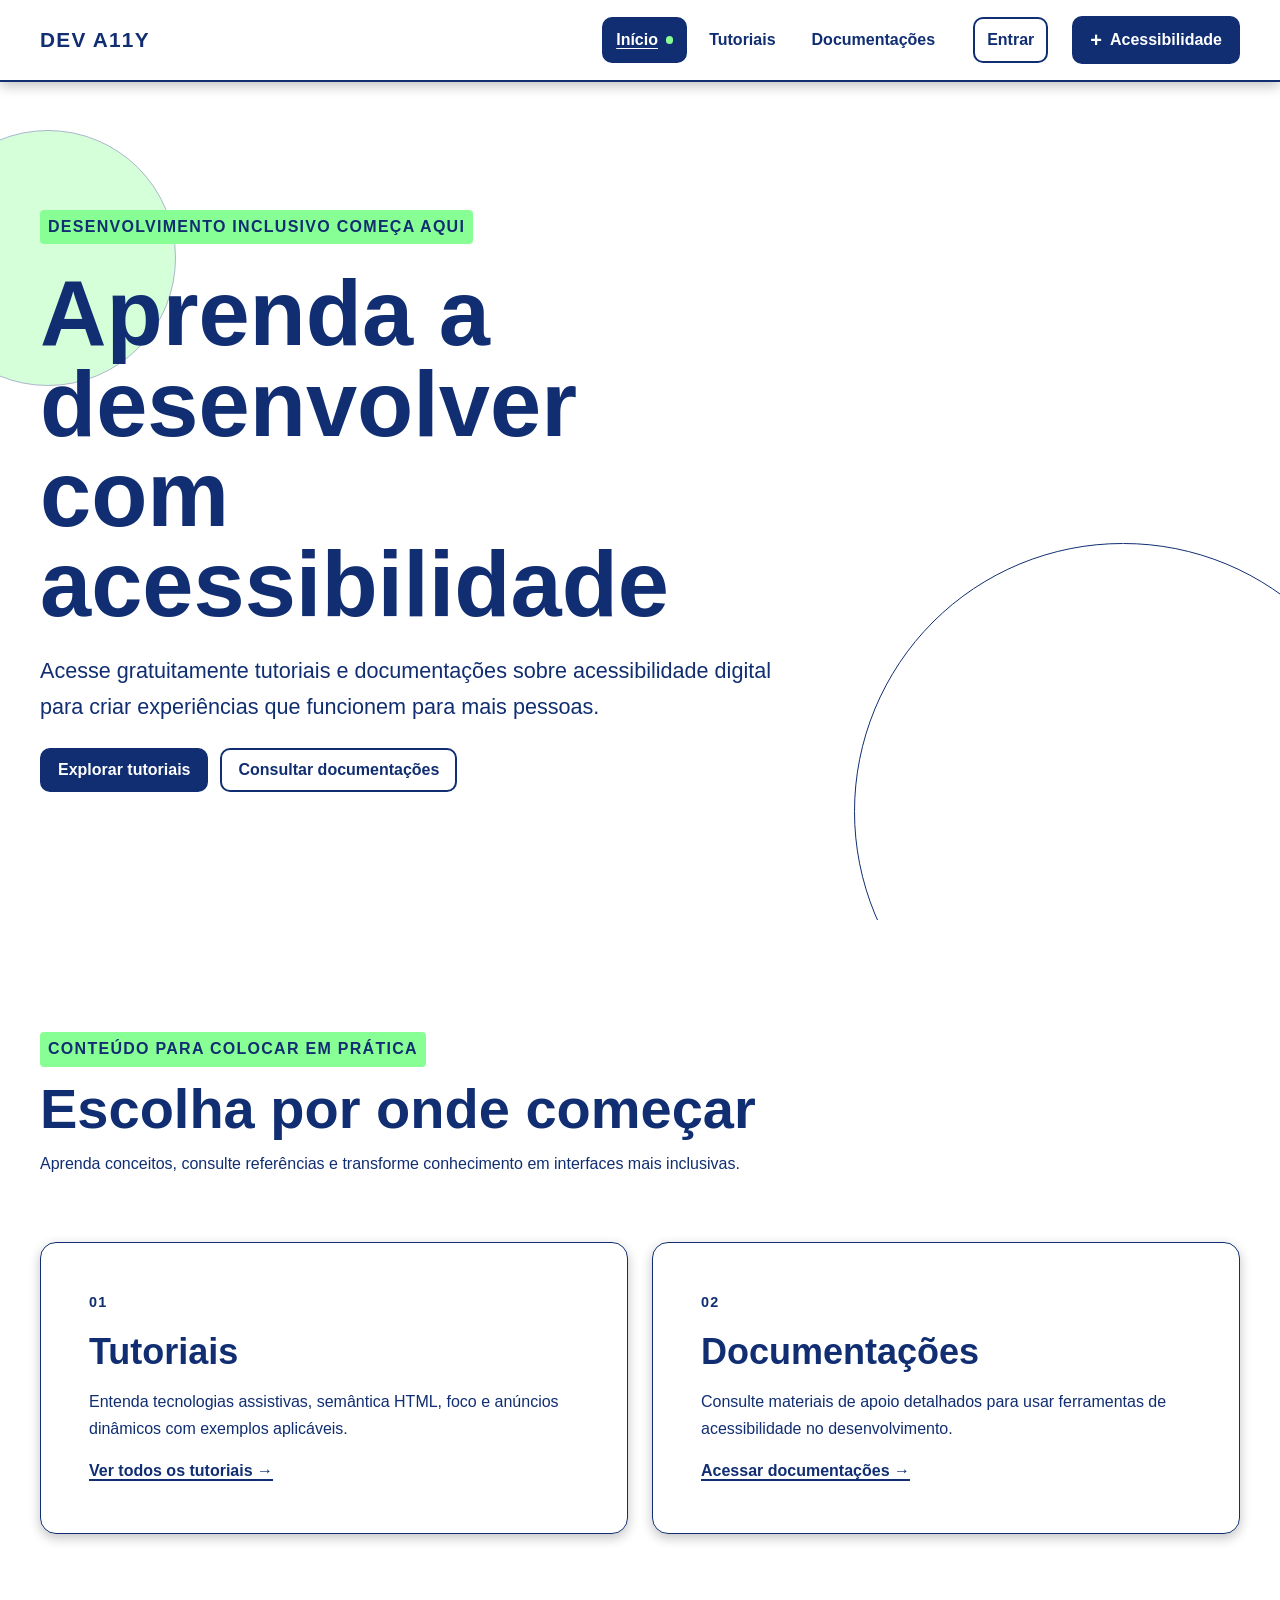
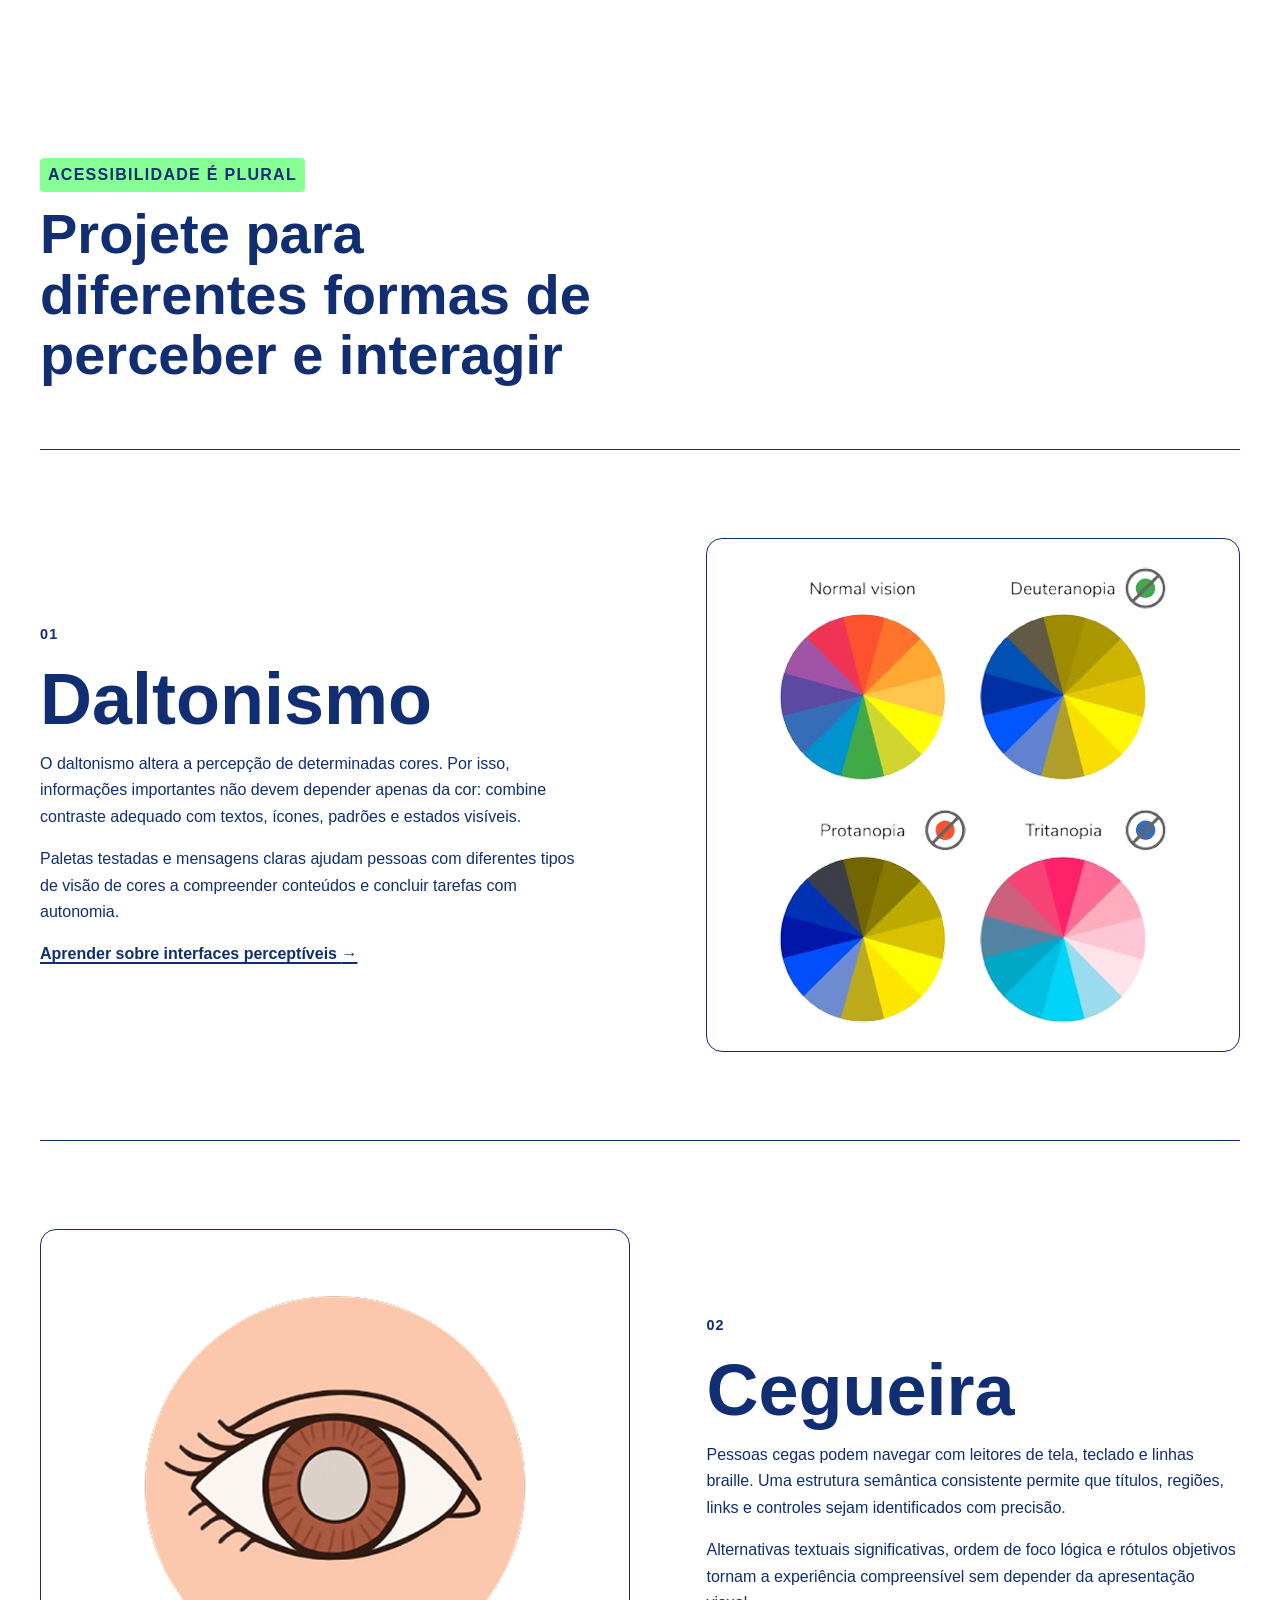
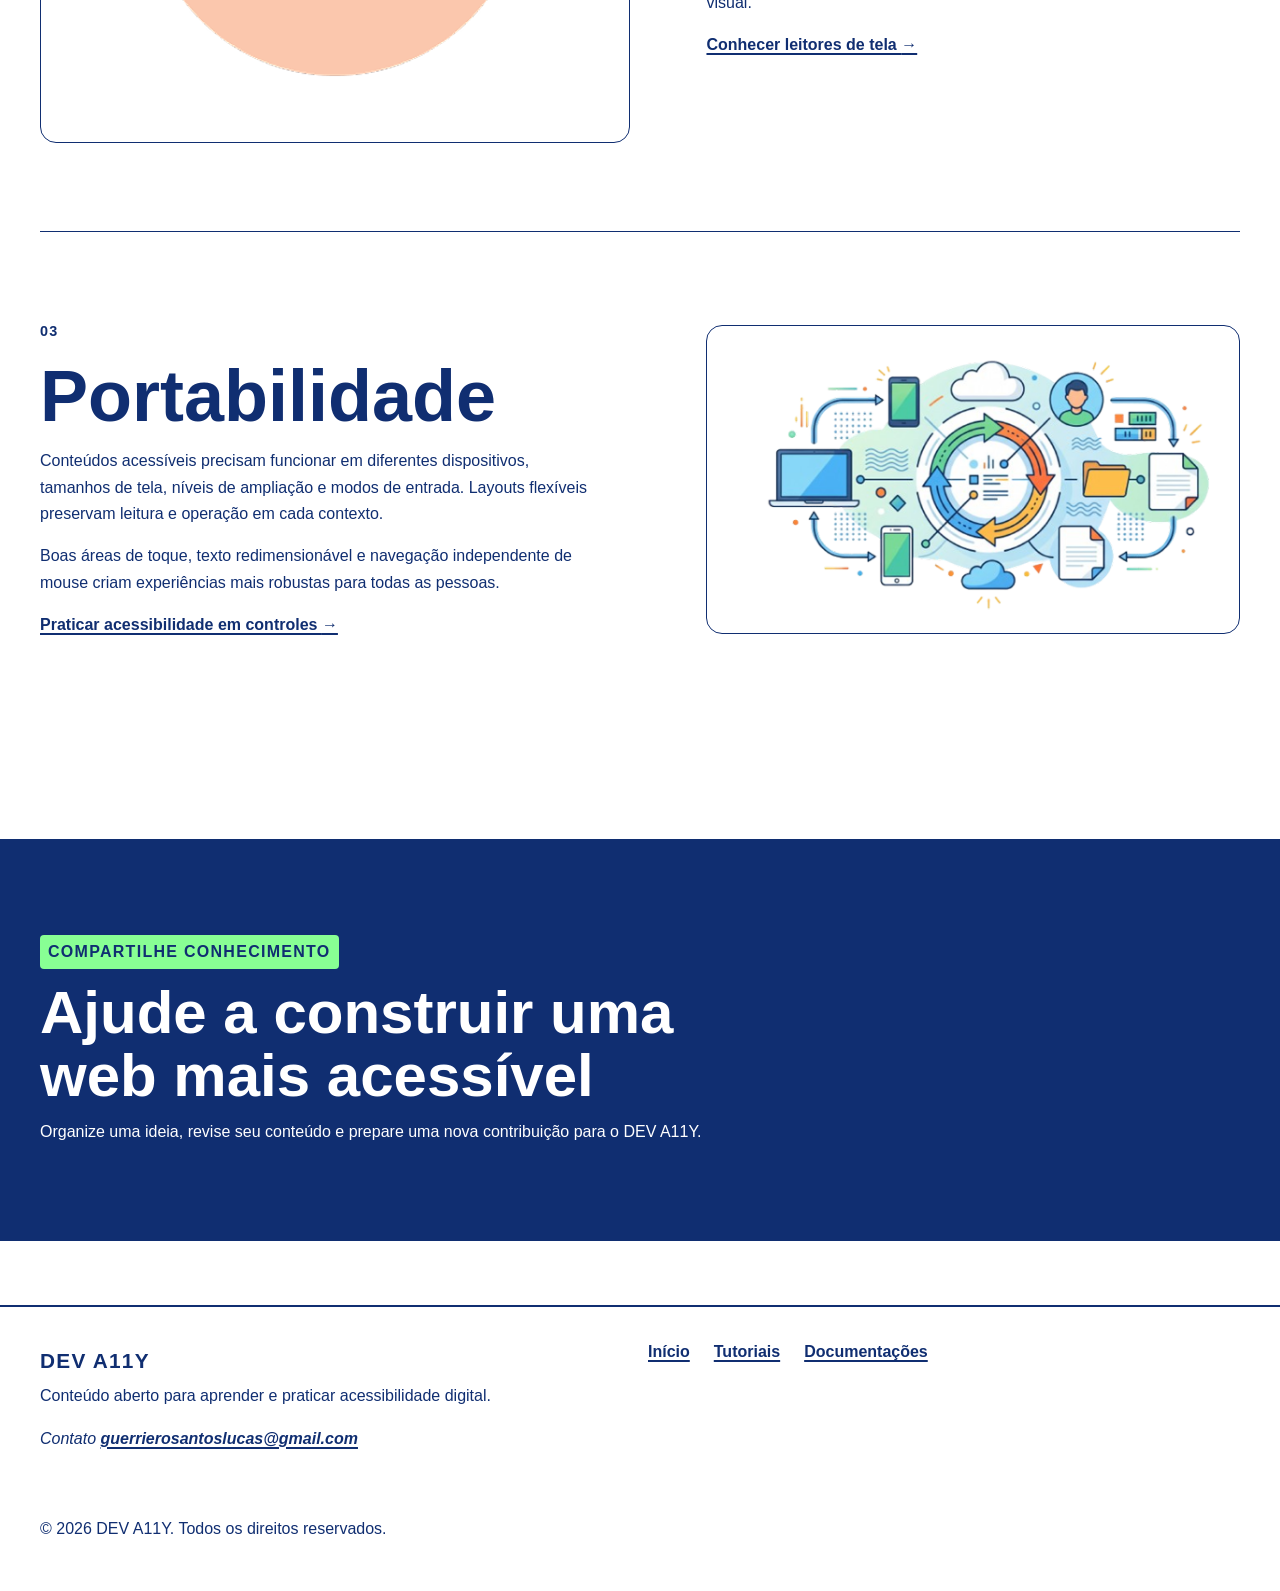
==== commit 457f542c: "feat: criando pagina com listagem de artigos, junto com implementação do back" ====
--- a/index.html
+++ b/index.html
@@ -21,7 +21,7 @@
                 <ul class="nav-list">
                     <li><a href="./index.html" aria-current="page">Início</a></li>
                     <li><a href="./html/blog.html">Tutoriais</a></li>
-                    <li><a href="./html/documentacao.html">Documentações</a></li>
+                    <li><a href="./html/artigos.html">Documentações</a></li>
                     <li><a href="./html/post.html">Criar conteúdo</a></li>
                 </ul>
             </nav>
--- a/Style/base.css
+++ b/Style/base.css
@@ -343,7 +343,7 @@
 .button--outline:hover {
     border-color: var(--color-accent);
     background: var(--color-accent);
-    color: var(--color-on-accent);
+    color: var(--color-text);
 }
 
 button:disabled,
@@ -366,6 +366,51 @@
 
 a:hover {
     text-decoration-thickness: 0.2rem;
+}
+
+.article-card {
+    display: block;
+    width: 100%;
+    padding: 1.5rem;
+    border: 0.2rem solid var(--color-text);
+    border-radius: var(--radius-lg);
+    background: var(--color-surface);
+    text-decoration: none;
+    color: var(--color-text);
+    box-shadow: 0 0.5rem 1rem rgba(0,0,0,0.08);
+    transition: transform var(--transition-fast), border-color var(--transition-fast), box-shadow var(--transition-fast), background-color var(--transition-fast);
+    margin-bottom: 1.25rem;
+}
+
+.article-card:hover,
+.article-card:focus-visible,
+.article-card:focus {
+    transform: translateY(-0.25rem);
+    border-color: var(--color-accent);
+    background: rgba(17, 108, 209, 0.04);
+    box-shadow: 0 0.75rem 1.25rem rgba(0,0,0,0.12);
+}
+
+.article-card:focus-visible {
+    outline: 0.2rem solid var(--color-focus);
+    outline-offset: 0.35rem;
+}
+
+.article-card h3 {
+    margin: 0 0 0.75rem;
+    font-size: 1.35rem;
+}
+
+.article-meta {
+    margin: 0 0 1rem;
+    color: var(--color-muted);
+    font-size: 0.95rem;
+}
+
+.article-excerpt {
+    margin: 0;
+    line-height: 1.7;
+    max-width: 78ch;
 }
 
 :focus-visible {
@@ -556,6 +601,38 @@
     background: currentColor;
 }
 
+.auth-nav-link,
+.auth-nav-profile {
+    min-height: var(--target-size);
+    border: 0.125rem solid var(--color-accent);
+    border-radius: var(--radius-md);
+    padding: var(--space-2) var(--space-3);
+    display: inline-flex;
+    align-items: center;
+    justify-content: center;
+    background: var(--color-surface);
+    color: var(--color-text);
+    font-weight: 700;
+    text-decoration: none;
+    cursor: pointer;
+}
+
+.auth-nav-link:hover,
+.auth-nav-link:focus-visible,
+.auth-nav-profile:hover,
+.auth-nav-profile:focus-visible {
+    border-color: var(--color-accent);
+    background: var(--color-accent);
+    color: var(--color-on-accent);
+}
+
+.auth-nav-profile {
+    max-width: 12rem;
+    overflow: hidden;
+    text-overflow: ellipsis;
+    white-space: nowrap;
+}
+
 html[data-palette="palette-01"] .nav-list a[aria-current="page"]::after {
     background: var(--color-highlight);
 }
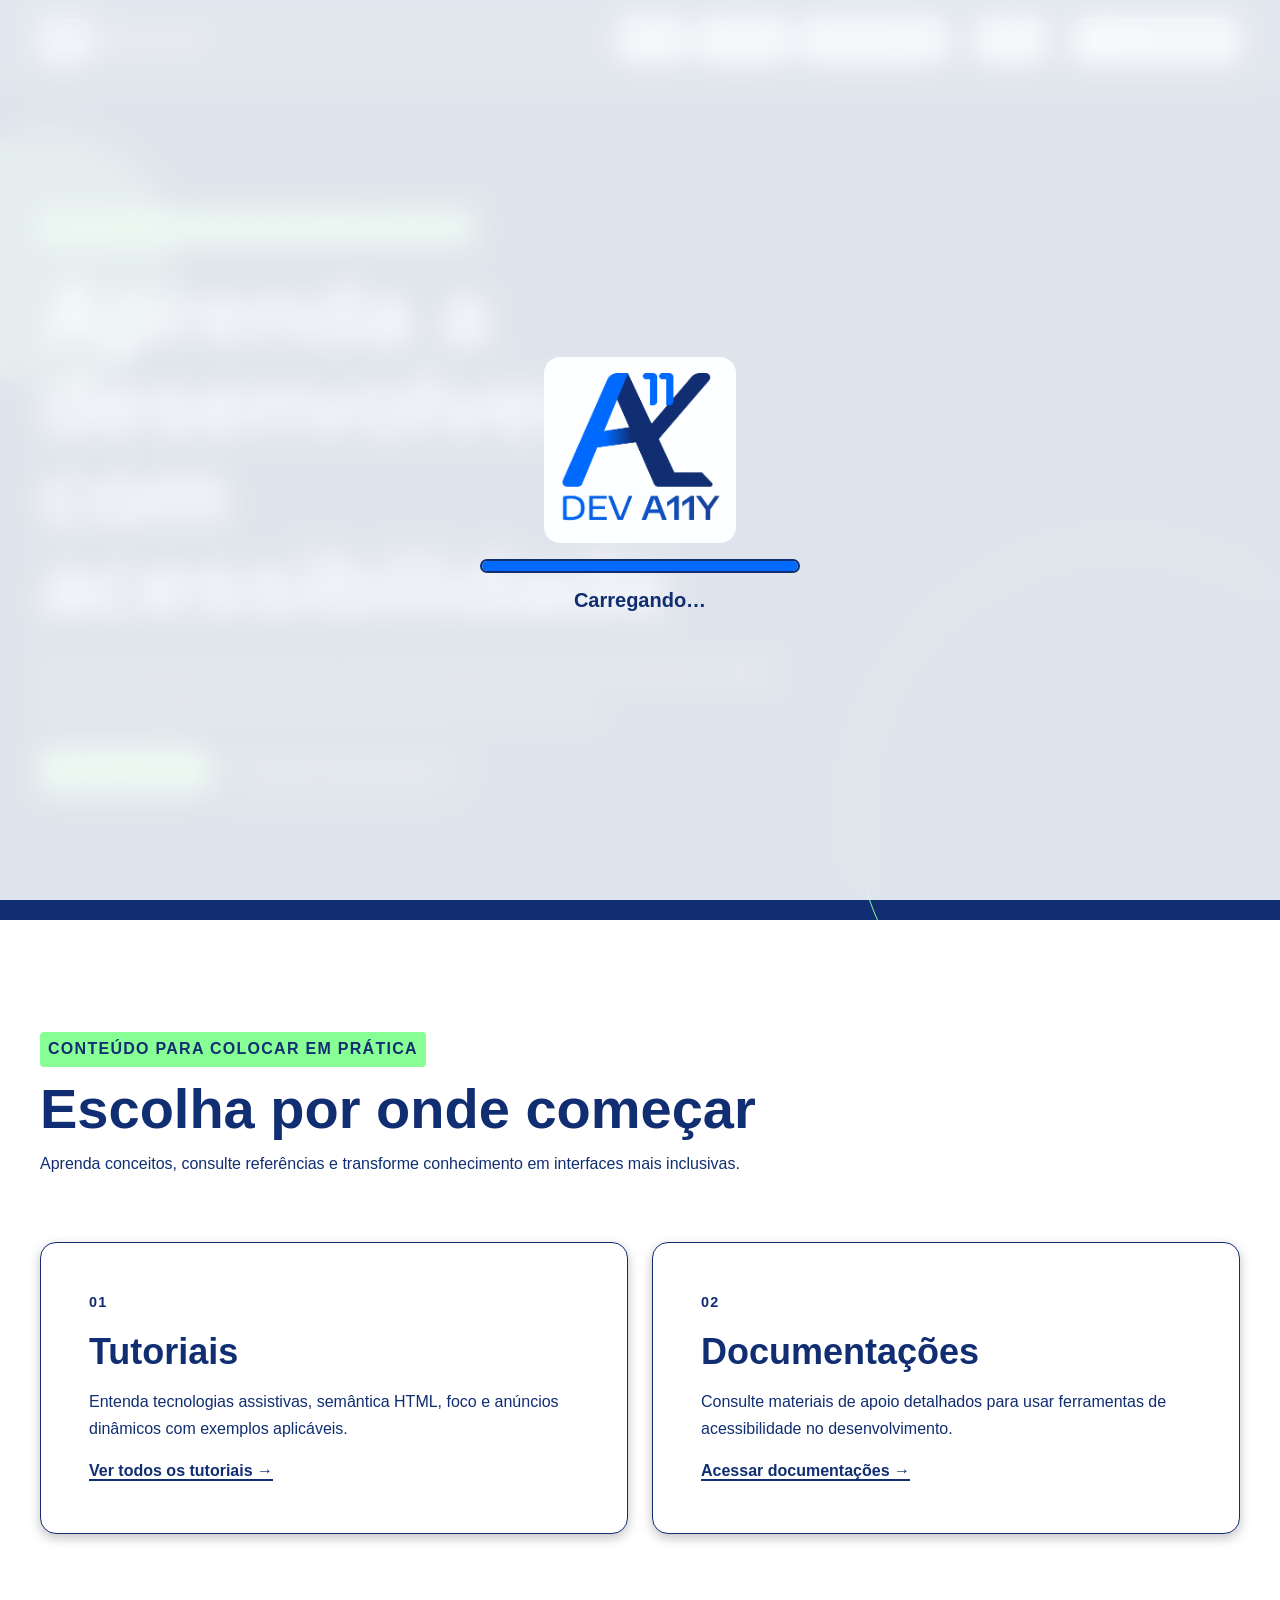
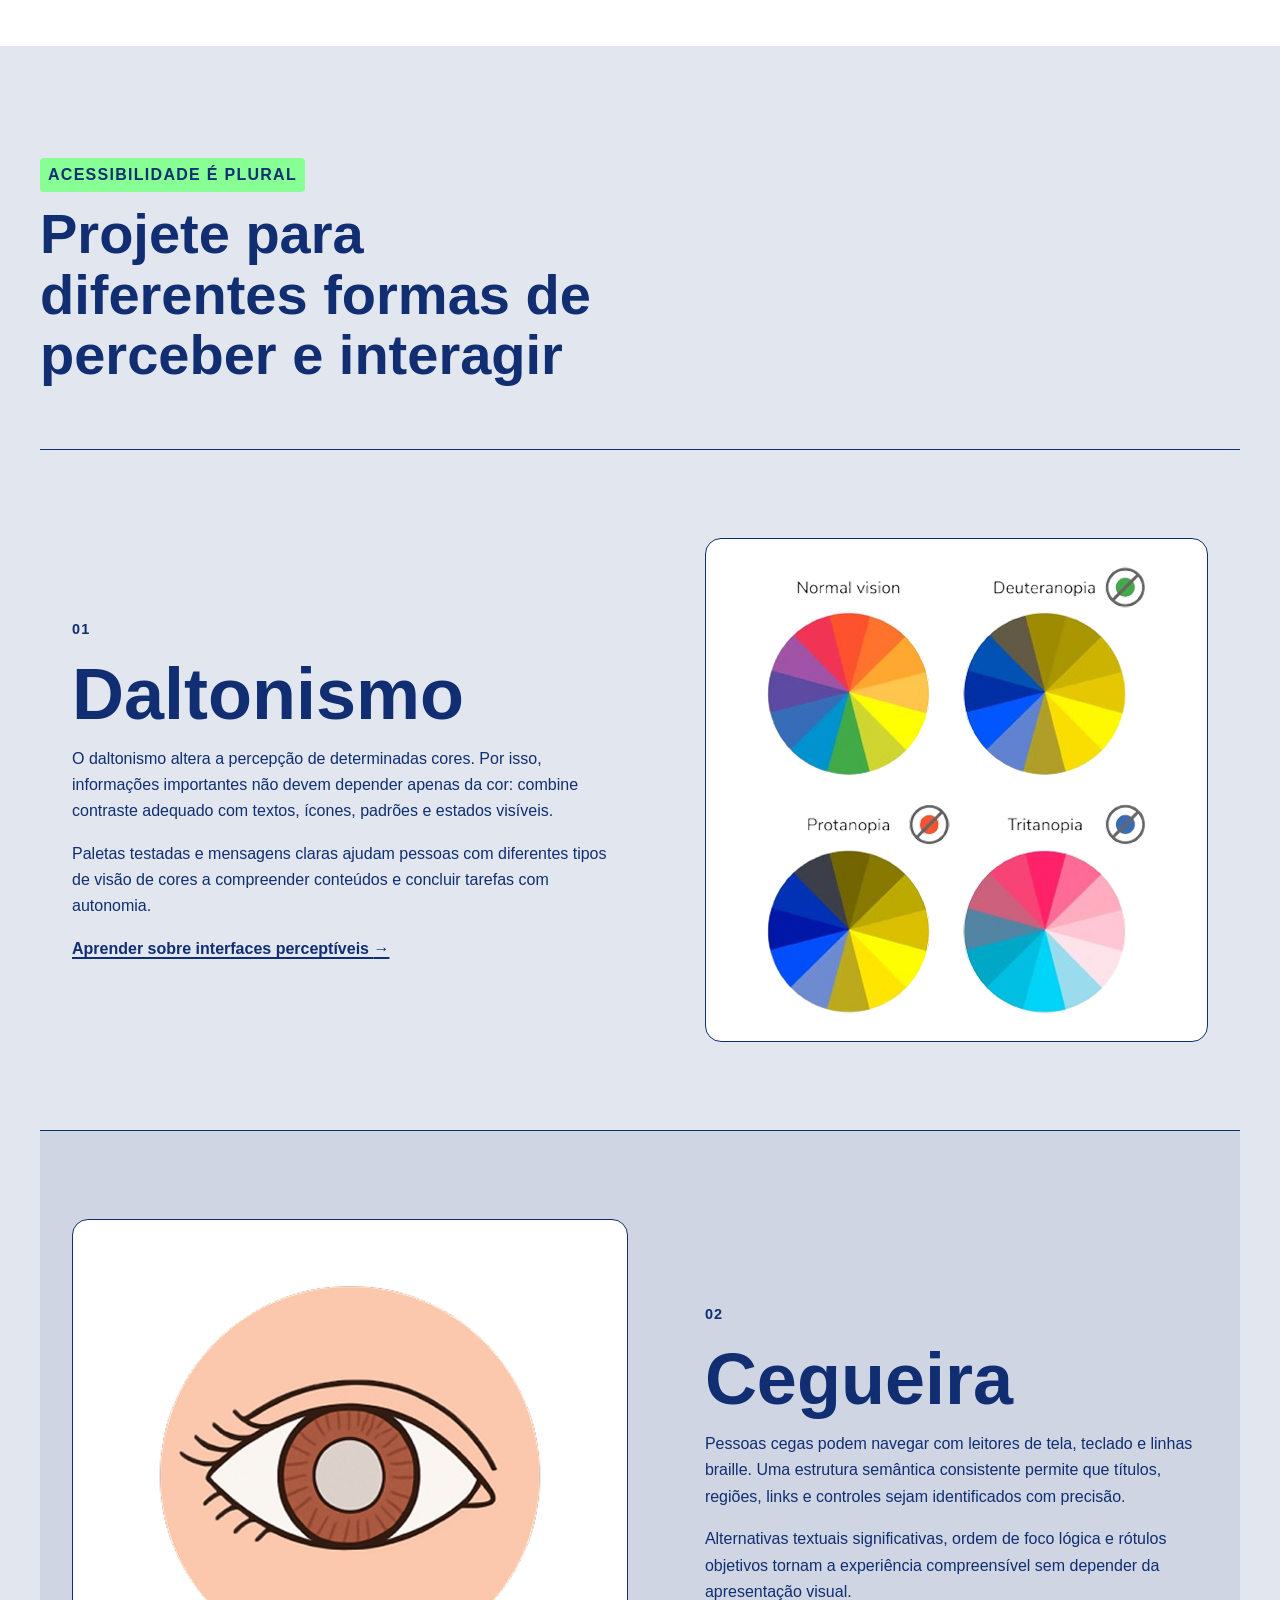
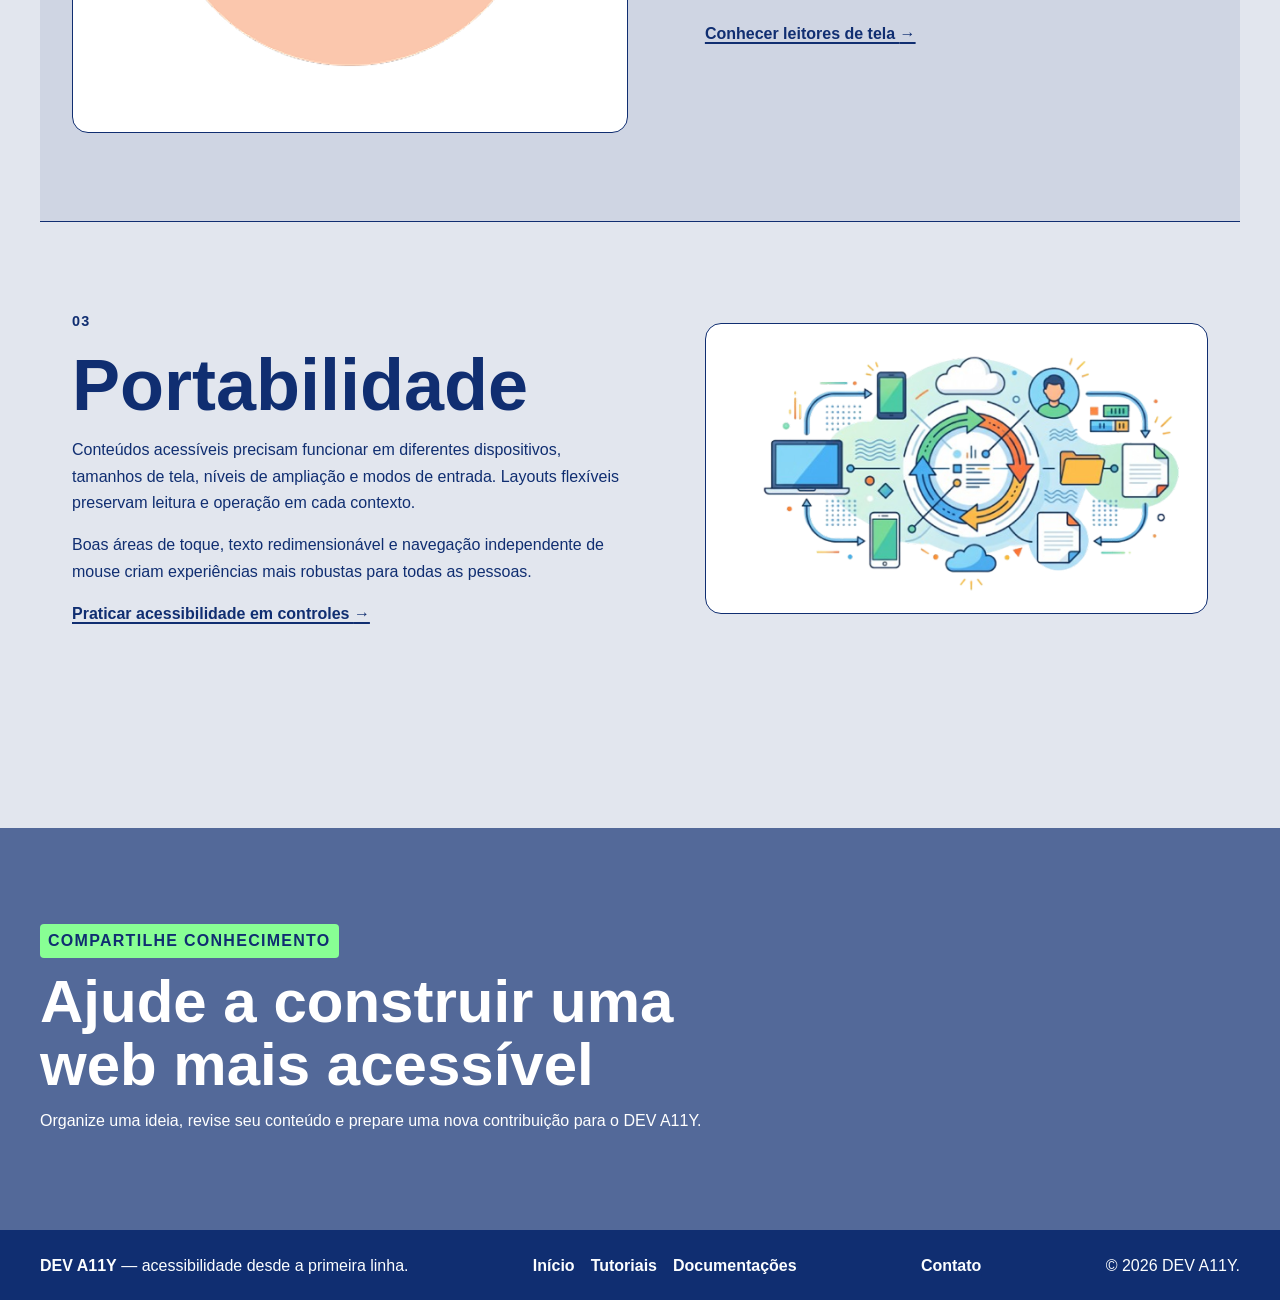
==== commit 1463235d: "feat: mudancas no filtro de daltonismo, reformulacao do css e algumas do css, normalizacao de página" ====
--- a/index.html
+++ b/index.html
@@ -67,7 +67,7 @@
                 <p class="home-hero__subtitle">Acesse gratuitamente tutoriais e documentações sobre acessibilidade digital para criar experiências que funcionem para mais pessoas.</p>
                 <div class="home-hero__actions">
                     <a class="button button--primary" href="./html/blog.html">Explorar tutoriais</a>
-                    <a class="button button--secondary" href="./html/documentacao.html">Consultar documentações</a>
+                    <a class="button button--secondary" href="./html/artigos.html">Consultar documentações</a>
                 </div>
             </div>
         </section>
@@ -163,24 +163,16 @@
     </main>
 
     <footer class="site-footer">
-        <div class="shell footer-grid">
-            <div>
-                <a class="brand" href="./index.html">DEV A11Y</a>
-                <p>Conteúdo aberto para aprender e praticar acessibilidade digital.</p>
-            </div>
+        <div class="shell footer-inner">
+            <p><strong>DEV A11Y</strong> — acessibilidade desde a primeira linha.</p>
             <nav class="footer-nav" aria-label="Navegação do rodapé">
-                <a href="./index.html" aria-current="page">Início</a>
+                <a href="./index.html">Início</a>
                 <a href="./html/blog.html">Tutoriais</a>
-                <a href="./html/documentacao.html">Documentações</a>
+                <a href="./html/artigos.html">Documentações</a>
                 <a href="./html/post.html">Criar conteúdo</a>
             </nav>
-            <address>
-                <span>Contato</span>
-                <a href="mailto:guerrierosantoslucas@gmail.com">guerrierosantoslucas@gmail.com</a>
-            </address>
-        </div>
-        <div class="shell site-footer__legal">
-            <p>© <span data-current-year>2026</span> DEV A11Y. Todos os direitos reservados.</p>
+            <a class="footer-contact" href="mailto:guerrierosantoslucas@gmail.com">Contato</a>
+            <p class="site-footer__legal">© <span data-current-year>2026</span> DEV A11Y.</p>
         </div>
     </footer>
 
--- a/Style/base.css
+++ b/Style/base.css
@@ -1,6 +1,11 @@
 /* Shared DEV A11Y design system — local assets and system fonts only. */
 :root {
     color-scheme: dark;
+
+    --color-brand-blue: #006AFF;
+    --color-brand-navy: #102E71;
+    --color-brand-pale: #E3F6FF;
+    --color-brand-on-blue: #FCFEFF;
 
     --color-primary: #006AFF;
     --color-secondary: #102E71;
@@ -44,6 +49,52 @@
     --header-height: 4.5rem;
     --target-size: max(44px, 2.75rem);
     --transition-fast: 160ms ease;
+    --color-header-surface: var(--color-brand-navy);
+    --color-header-text: var(--color-brand-on-blue);
+    --color-loader-surface: var(--color-brand-on-blue);
+    --color-loader-text: var(--color-brand-navy);
+    --color-header-control-surface: var(--color-brand-on-blue);
+    --color-header-control-text: var(--color-brand-navy);
+    --color-page-hero-surface: var(--color-surface);
+    --color-page-hero-text: var(--color-text);
+    --color-article-band-surface: var(--color-surface);
+    --color-article-card-surface: var(--color-surface);
+    --color-article-text: var(--color-text);
+    --color-footer-surface: var(--color-brand-navy);
+    --color-footer-text: var(--color-brand-on-blue);
+    --header-surface-opacity: 88%;
+    --header-logo-size: clamp(var(--space-6), 8vw, var(--space-7));
+    --loader-logo-size: clamp(calc(var(--space-8) * 2), 28vw, calc(var(--space-8) * 3));
+    --z-header: 100;
+    --z-overlay: 1100;
+}
+
+html[data-color-vision="achromatopsia"] {
+    filter: url("#deva11y-color-filter-achromatopsia");
+}
+
+html[data-color-vision="protanomaly"] {
+    filter: url("#deva11y-color-filter-protanomaly");
+}
+
+html[data-color-vision="protanopia"] {
+    filter: url("#deva11y-color-filter-protanopia");
+}
+
+html[data-color-vision="deuteranomaly"] {
+    filter: url("#deva11y-color-filter-deuteranomaly");
+}
+
+html[data-color-vision="deuteranopia"] {
+    filter: url("#deva11y-color-filter-deuteranopia");
+}
+
+html[data-color-vision="tritanomaly"] {
+    filter: url("#deva11y-color-filter-tritanomaly");
+}
+
+html[data-color-vision="tritanopia"] {
+    filter: url("#deva11y-color-filter-tritanopia");
 }
 
 html[data-palette="palette-01"] {
@@ -57,10 +108,16 @@
     --color-on-accent: #FFFFFF;
     --color-border: #102E71;
     --color-focus: #102E71;
+    --color-page-hero-surface: var(--color-brand-navy);
+    --color-page-hero-text: var(--color-brand-on-blue);
+    --color-article-band-surface: var(--color-brand-pale);
+    --color-article-card-surface: var(--color-surface);
+    --color-article-text: var(--color-brand-navy);
     color-scheme: light;
 }
 
 html[data-palette="palette-02"] {
+    --color-primary: #7A7A7A;
     --color-surface: #141414;
     --color-accent: #7A7A7A;
     --color-text: #EBEBEB;
@@ -68,6 +125,7 @@
 }
 
 html[data-palette="palette-03"] {
+    --color-primary: #D4AE00;
     --color-surface: #222238;
     --color-accent: #D4AE00;
     --color-text: #ECE8E0;
@@ -75,6 +133,7 @@
 }
 
 html[data-palette="palette-04"] {
+    --color-primary: #32D6D6;
     --color-surface: #003030;
     --color-accent: #32D6D6;
     --color-text: #EBEBEB;
@@ -82,6 +141,7 @@
 }
 
 html[data-palette="palette-05"] {
+    --color-primary: #B4B4B4;
     --color-surface: #333333;
     --color-accent: #B4B4B4;
     --color-text: #EBEBEB;
@@ -89,6 +149,7 @@
 }
 
 html[data-palette="palette-06"] {
+    --color-primary: #A3BB00;
     --color-surface: #1E3A49;
     --color-accent: #A3BB00;
     --color-text: #EEE7E1;
@@ -96,6 +157,7 @@
 }
 
 html[data-palette="palette-07"] {
+    --color-primary: #88FF94;
     --color-surface: #0F3D3D;
     --color-accent: #88FF94;
     --color-text: #EDEDEE;
@@ -103,6 +165,7 @@
 }
 
 html[data-palette="palette-08"] {
+    --color-primary: #FF007F;
     --color-surface: #1C3B3B;
     --color-accent: #FF007F;
     --color-text: #EAEAEA;
@@ -305,23 +368,16 @@
     text-align: center;
     text-decoration: none;
     touch-action: manipulation;
-    transition: background-color var(--transition-fast), color var(--transition-fast), border-color var(--transition-fast), transform var(--transition-fast);
 }
 
 button:hover,
 [role="button"]:hover,
 .button:hover {
-    transform: translateY(-0.125rem);
     text-decoration: underline;
     text-decoration-thickness: 0.125rem;
     text-underline-offset: 0.2em;
 }
 
-button:active,
-[role="button"]:active,
-.button:active {
-    transform: translateY(0);
-}
 
 .button--primary,
 .button-primary {
@@ -371,24 +427,22 @@
 .article-card {
     display: block;
     width: 100%;
-    padding: 1.5rem;
-    border: 0.2rem solid var(--color-text);
+    padding: var(--space-5);
+    border: 0.125rem solid var(--color-border);
     border-radius: var(--radius-lg);
-    background: var(--color-surface);
+    background: var(--color-article-card-surface);
+    color: var(--color-article-text);
+    box-shadow: var(--shadow-sm);
     text-decoration: none;
-    color: var(--color-text);
-    box-shadow: 0 0.5rem 1rem rgba(0,0,0,0.08);
-    transition: transform var(--transition-fast), border-color var(--transition-fast), box-shadow var(--transition-fast), background-color var(--transition-fast);
-    margin-bottom: 1.25rem;
 }
 
 .article-card:hover,
 .article-card:focus-visible,
 .article-card:focus {
-    transform: translateY(-0.25rem);
     border-color: var(--color-accent);
-    background: rgba(17, 108, 209, 0.04);
-    box-shadow: 0 0.75rem 1.25rem rgba(0,0,0,0.12);
+    background: var(--color-article-card-surface);
+    color: var(--color-article-text);
+    text-decoration: underline;
 }
 
 .article-card:focus-visible {
@@ -403,7 +457,7 @@
 
 .article-meta {
     margin: 0 0 1rem;
-    color: var(--color-muted);
+    color: inherit;
     font-size: 0.95rem;
 }
 
@@ -411,6 +465,47 @@
     margin: 0;
     line-height: 1.7;
     max-width: 78ch;
+}
+
+.articles-grid {
+    display: grid;
+    gap: var(--space-4);
+}
+
+.article-list,
+.article-view {
+    margin-block: var(--space-6);
+    padding: var(--space-5);
+    border-block: 0.125rem solid var(--color-border);
+    background: var(--color-article-band-surface);
+    color: var(--color-article-text);
+}
+
+.article-list > :last-child,
+.article-view > :last-child {
+    margin-block-end: 0;
+}
+
+.article-list h2,
+.article-view h2,
+.article-view h3,
+.article-view h4 {
+    color: inherit;
+}
+
+.article-body,
+.article-message {
+    border: 0.125rem solid var(--color-border);
+    border-radius: var(--radius-lg);
+    padding: var(--space-5);
+    background: var(--color-article-card-surface);
+    color: var(--color-article-text);
+}
+
+.article-message {
+    margin: 0;
+    border-style: dashed;
+    font-weight: 700;
 }
 
 :focus-visible {
@@ -478,6 +573,27 @@
     width: 100%;
 }
 
+.page-hero {
+    padding-block: var(--space-7);
+    border-block-end: 0.125rem solid var(--color-border);
+    background: var(--color-page-hero-surface);
+    color: var(--color-page-hero-text);
+}
+.page-hero h1,
+.page-hero h2,
+.page-hero h3,
+.page-hero a {
+    color: inherit;
+}
+
+.page-hero a {
+    text-decoration-color: currentColor;
+}
+.page-hero__content {
+    width: min(calc(100% - (2 * var(--space-4))), var(--content-width));
+    margin-inline: auto;
+}
+
 .section,
 .page-section {
     padding-block: var(--space-7);
@@ -521,11 +637,14 @@
 .site-header {
     position: static;
     inset-block-start: auto;
-    z-index: 100;
+    z-index: var(--z-header);
     border-block-end: 0.125rem solid var(--color-accent);
-    background: var(--color-surface);
-    box-shadow: var(--shadow-sm);
-}
+    background: var(--color-header-surface);
+    background: color-mix(in srgb, var(--color-header-surface) var(--header-surface-opacity), transparent);
+    color: var(--color-header-text);
+    box-shadow: none;
+}
+
 
 .header-inner,
 .site-header > .shell {
@@ -552,6 +671,138 @@
 .brand:hover {
     color: var(--color-accent);
 }
+.site-header .brand {
+    min-inline-size: 0;
+    flex: 0 1 auto;
+    gap: var(--space-2);
+    color: var(--color-header-text);
+    white-space: nowrap;
+}
+
+.site-header .brand__logo {
+    inline-size: var(--header-logo-size);
+    block-size: auto;
+    max-block-size: var(--target-size);
+    flex: 0 0 auto;
+    padding: var(--space-1);
+    border-radius: var(--radius-sm);
+    background: var(--color-brand-on-blue);
+    object-fit: contain;
+}
+
+.site-header .brand:hover {
+    color: var(--color-header-text);
+    text-decoration: underline;
+}
+
+.site-header .brand:focus-visible {
+    outline-color: var(--color-header-control-surface);
+}
+
+.site-header .nav-list a {
+    border-color: var(--color-header-control-text);
+    background: var(--color-header-control-surface);
+    color: var(--color-header-control-text);
+}
+
+.site-loader {
+    position: fixed;
+    inset: 0;
+    z-index: var(--z-overlay);
+    padding: var(--space-5);
+    display: grid;
+    grid-template-columns: minmax(0, 1fr);
+    place-items: center;
+    align-content: center;
+    gap: var(--space-4);
+    overflow: auto;
+    background: var(--color-loader-surface);
+    background: color-mix(in srgb, var(--color-loader-surface) 88%, transparent);
+    color: var(--color-loader-text);
+    -webkit-backdrop-filter: blur(0.85rem) saturate(0.75);
+    backdrop-filter: blur(0.85rem) saturate(0.75);
+    text-align: center;
+    opacity: 0;
+    visibility: hidden;
+    pointer-events: none;
+    transition: opacity var(--transition-fast), visibility 0s linear var(--transition-fast);
+}
+
+.site-loader--visible {
+    opacity: 1;
+    visibility: visible;
+    pointer-events: auto;
+    transition-delay: 0s;
+}
+
+.site-loader__content {
+    position: relative;
+    width: min(100%, 22rem);
+    display: grid;
+    place-items: center;
+}
+
+.site-loader__logo {
+    inline-size: var(--loader-logo-size);
+    max-inline-size: 100%;
+    block-size: auto;
+    padding: var(--space-4);
+    border-radius: var(--radius-lg);
+    background: var(--color-brand-on-blue);
+    object-fit: contain;
+}
+
+.site-loader__progress {
+    position: absolute;
+    inset-block-start: calc(100% + var(--space-4));
+    inset-inline-start: 50%;
+    transform: translateX(-50%);
+    width: min(100%, 20rem);
+    height: 0.875rem;
+    overflow: hidden;
+    border: 0.125rem solid var(--color-brand-navy);
+    border-radius: var(--radius-pill);
+    background: color-mix(in srgb, var(--color-brand-navy) 16%, transparent);
+}
+
+.site-loader__progress-value {
+    width: 100%;
+    height: 100%;
+    display: block;
+    border-radius: inherit;
+    background: var(--color-brand-blue);
+    transform: scaleX(0);
+    transform-origin: left center;
+}
+
+.site-loader--visible .site-loader__progress-value {
+    animation: site-loader-progress var(--loader-duration, 3500ms) linear forwards;
+}
+
+@keyframes site-loader-progress {
+    to {
+        transform: scaleX(1);
+    }
+}
+
+.site-loader__text {
+    position: absolute;
+    inset-block-start: calc(100% + var(--space-4) + 0.875rem + var(--space-3));
+    inset-inline-start: 50%;
+    width: 100%;
+    transform: translateX(-50%);
+    max-inline-size: var(--prose-width);
+    margin: 0;
+    color: inherit;
+    font-size: clamp(1rem, 3vw, 1.25rem);
+    font-weight: 800;
+    line-height: 1.5;
+}
+
+body.is-page-loading {
+    overflow: hidden;
+}
+
 
 .primary-nav,
 .site-nav {
@@ -584,34 +835,28 @@
     text-decoration: none;
 }
 
-.nav-list a:hover,
-.nav-list a[aria-current="page"] {
-    border-color: var(--color-accent);
-    background: var(--color-accent);
-    color: var(--color-on-accent);
+.site-header .nav-list a:hover,
+.site-header .nav-list a:focus-visible,
+.site-header .nav-list a[aria-current="page"] {
+    border-color: var(--color-header-control-text);
+    background: var(--color-header-control-surface);
+    color: var(--color-header-control-text);
     text-decoration: underline;
 }
 
-.nav-list a[aria-current="page"]::after {
-    content: "";
-    width: 0.45rem;
-    height: 0.45rem;
-    margin-inline-start: var(--space-2);
-    border-radius: 50%;
-    background: currentColor;
-}
 
 .auth-nav-link,
-.auth-nav-profile {
+.auth-nav-profile,
+.auth-nav-logout {
     min-height: var(--target-size);
-    border: 0.125rem solid var(--color-accent);
+    border: 0.125rem solid var(--color-header-control-text);
     border-radius: var(--radius-md);
     padding: var(--space-2) var(--space-3);
     display: inline-flex;
     align-items: center;
     justify-content: center;
-    background: var(--color-surface);
-    color: var(--color-text);
+    background: var(--color-header-control-surface);
+    color: var(--color-header-control-text);
     font-weight: 700;
     text-decoration: none;
     cursor: pointer;
@@ -620,10 +865,25 @@
 .auth-nav-link:hover,
 .auth-nav-link:focus-visible,
 .auth-nav-profile:hover,
-.auth-nav-profile:focus-visible {
-    border-color: var(--color-accent);
-    background: var(--color-accent);
-    color: var(--color-on-accent);
+.auth-nav-profile:focus-visible,
+.auth-nav-logout:hover,
+.auth-nav-logout:focus-visible {
+    border-color: var(--color-header-control-text);
+    background: var(--color-header-control-surface);
+    color: var(--color-header-control-text);
+    text-decoration: underline;
+}
+
+.site-header .nav-list a:focus-visible,
+.site-header .auth-nav-link:focus-visible,
+.site-header .auth-nav-profile:focus-visible,
+.site-header .auth-nav-logout:focus-visible,
+.site-header .a11y-tools > summary:focus-visible {
+    outline-color: var(--color-header-control-surface);
+}
+
+.auth-nav-menu-panel .auth-nav-logout:focus-visible {
+    outline-color: var(--color-header-control-text);
 }
 
 .auth-nav-profile {
@@ -633,37 +893,103 @@
     white-space: nowrap;
 }
 
-html[data-palette="palette-01"] .nav-list a[aria-current="page"]::after {
-    background: var(--color-highlight);
-}
+.auth-nav-menu {
+    position: relative;
+    display: inline-flex;
+    align-items: center;
+}
+
+.auth-nav-menu-panel {
+    position: absolute;
+    right: 0;
+    top: calc(100% + 0.75rem);
+    min-width: 18rem;
+    padding: var(--space-4);
+    background: var(--color-surface);
+    border: 0.125rem solid var(--color-border);
+    border-radius: var(--radius-lg);
+    box-shadow: var(--shadow-sm);
+    z-index: 1000;
+    display: grid;
+    gap: var(--space-3);
+}
+
+.auth-nav-menu-panel[hidden] {
+    display: none !important;
+}
+
+.auth-nav-menu-email {
+    margin: 0;
+    color: var(--color-text);
+    font-size: 0.95rem;
+    line-height: 1.5;
+    word-break: break-all;
+}
+
+.auth-nav-logout {
+    width: 100%;
+    justify-content: center;
+}
+
 
 .site-footer {
-    margin-block-start: var(--space-8);
+    margin-block-start: var(--space-7);
     border-block-start: 0.125rem solid var(--color-accent);
-    background: var(--color-surface);
+    background: var(--color-footer-surface);
+    color: var(--color-footer-text);
 }
 
 .footer-inner,
 .site-footer > .shell,
 .footer-grid {
-    padding-block: var(--space-6);
-    display: grid;
-    gap: var(--space-4);
-}
-
-.footer-inner p,
-.footer-grid p {
-    margin: 0;
-}
-
-.footer-nav {
+    padding-block: var(--space-3);
     display: flex;
     flex-wrap: wrap;
-    gap: var(--space-3) var(--space-5);
+    align-items: center;
+    justify-content: space-between;
+    gap: var(--space-2) var(--space-4);
+}
+
+.footer-inner p,
+.footer-grid p,
+.site-footer__legal {
+    margin: 0;
+}
+
+.footer-nav {
+    max-inline-size: 100%;
+    display: flex;
+    flex-wrap: wrap;
+    align-items: center;
+    gap: var(--space-1) var(--space-4);
 }
 
 .footer-contact {
     overflow-wrap: anywhere;
+}
+
+.site-footer p,
+.site-footer strong,
+.site-footer address,
+.site-footer a {
+    color: var(--color-footer-text);
+}
+
+.footer-inner > *,
+.site-footer > .shell > *,
+.footer-grid > * {
+    min-inline-size: 0;
+}
+
+.footer-nav a,
+.footer-contact {
+    min-height: var(--target-size);
+    display: inline-flex;
+    align-items: center;
+}
+
+.site-footer a:focus-visible {
+    outline-color: var(--color-footer-text);
 }
 
 .breadcrumb {
@@ -711,12 +1037,11 @@
     min-height: 100%;
     display: block;
     text-decoration: none;
-    transition: transform var(--transition-fast), box-shadow var(--transition-fast);
+    transition: border-color var(--transition-fast);
 }
 
 .link-card:hover {
-    transform: translateY(-0.2rem);
-    box-shadow: var(--shadow-lg);
+    border-color: var(--color-accent);
     text-decoration: underline;
 }
 
@@ -855,6 +1180,8 @@
     padding: var(--space-4);
     border: 0.125rem solid var(--color-border);
     border-radius: var(--radius-lg);
+    background: var(--color-article-card-surface);
+    color: var(--color-article-text);
 }
 
 .search-form .search-field,
@@ -1008,16 +1335,25 @@
 
 .a11y-tools > summary {
     min-height: var(--target-size);
-    border: 0.125rem solid var(--color-accent);
+    border: 0.125rem solid var(--color-header-control-text);
     border-radius: var(--radius-md);
     padding: 0.55rem 1rem;
     display: inline-flex;
     align-items: center;
     justify-content: center;
-    background: var(--color-accent);
-    color: var(--color-on-accent);
+    background: var(--color-header-control-surface);
+    color: var(--color-header-control-text);
     font-weight: 800;
     list-style: none;
+}
+
+.a11y-tools > summary:hover,
+.a11y-tools > summary:focus-visible,
+.a11y-tools[open] > summary {
+    border-color: var(--color-header-control-text);
+    background: var(--color-header-control-surface);
+    color: var(--color-header-control-text);
+    text-decoration: underline;
 }
 
 .a11y-tools > summary::-webkit-details-marker {
@@ -1062,6 +1398,37 @@
     margin-block-end: var(--space-5);
 }
 
+[data-screen-reader-fieldset] {
+    display: grid;
+    gap: var(--space-3);
+    background: var(--color-surface);
+    color: var(--color-text);
+}
+
+[data-screen-reader-fieldset] > :last-child {
+    margin-block-end: 0;
+}
+
+[data-screen-reader-toggle] {
+    width: 100%;
+    min-height: var(--target-size);
+}
+
+[data-screen-reader-toggle]:hover,
+[data-screen-reader-toggle]:focus-visible,
+[data-screen-reader-toggle][aria-pressed="true"] {
+    text-decoration: underline;
+}
+
+[data-screen-reader-toggle][aria-pressed="true"] {
+    box-shadow: inset 0 0 0 0.125rem currentColor;
+}
+
+[data-screen-reader-toggle]:disabled {
+    border-style: dashed;
+    text-decoration: none;
+}
+
 .palette-options,
 .palette-grid,
 .a11y-palette-options {
@@ -1070,36 +1437,144 @@
     gap: var(--space-3);
 }
 
+.vision-filter__help {
+    margin-block: 0 var(--space-4);
+    font-size: 0.9375rem;
+}
+
 .palette-button,
 .palette-option,
 .a11y-swatch,
 [data-palette-option] {
     min-width: 0;
-    min-height: max(44px, 3.25rem);
-    padding: var(--space-2);
+    min-height: max(44px, 11rem);
+    padding: var(--space-3);
     flex-direction: column;
     align-items: stretch;
+    gap: var(--space-2);
+    border-color: var(--color-border);
     background: transparent;
     color: var(--color-text);
-    font-size: 0.875rem;
-}
-
-[data-palette-option]::before {
+    font-size: 0.8125rem;
+    text-align: start;
+}
+
+.vision-filter__name {
+    font-weight: 900;
+    line-height: 1.25;
+}
+
+.vision-filter__condition {
+    font-weight: 700;
+    line-height: 1.25;
+}
+
+.vision-filter__icons {
+    display: flex;
+    justify-content: center;
+    gap: var(--space-2);
+}
+
+.vision-filter__cone {
+    --cone-color: currentColor;
+    position: relative;
+    width: 1rem;
+    aspect-ratio: 1;
+    border: 0.0625rem solid #050505;
+    border-radius: 50%;
+    background: var(--cone-color);
+}
+
+.vision-filter__cone--red {
+    --cone-color: #E32636;
+}
+
+.vision-filter__cone--green {
+    --cone-color: #1FA34A;
+}
+
+.vision-filter__cone--blue {
+    --cone-color: #126BFF;
+}
+
+.vision-filter__cone--weak {
+    background: linear-gradient(90deg, var(--cone-color) 0 50%, transparent 50%);
+}
+
+.vision-filter__cone--absent::before,
+.vision-filter__cone--absent::after {
+    position: absolute;
+    inset: 50% auto auto 50%;
+    width: 0.15rem;
+    height: 1.25rem;
+    border-radius: var(--radius-pill);
+    background: #050505;
     content: "";
+}
+
+.vision-filter__cone--absent::before {
+    transform: translate(-50%, -50%) rotate(45deg);
+}
+
+.vision-filter__cone--absent::after {
+    transform: translate(-50%, -50%) rotate(-45deg);
+}
+
+.vision-filter__preview-label {
+    font-size: 0.6875rem;
+    font-weight: 800;
+    line-height: 1.2;
+}
+
+.vision-filter__palette,
+.vision-filter__spectrum {
     width: 100%;
-    height: 1rem;
+    height: 0.875rem;
+    display: block;
     border: 0.0625rem solid currentColor;
     border-radius: var(--radius-pill);
 }
 
-[data-palette-option="palette-01"]::before { background: linear-gradient(90deg, #FFFFFF 0 33.333%, #102E71 33.333% 66.666%, #88FF94 66.666%); }
-[data-palette-option="palette-02"]::before { background: linear-gradient(90deg, #141414 0 33.333%, #7A7A7A 33.333% 66.666%, #EBEBEB 66.666%); }
-[data-palette-option="palette-03"]::before { background: linear-gradient(90deg, #222238 0 33.333%, #D4AE00 33.333% 66.666%, #ECE8E0 66.666%); }
-[data-palette-option="palette-04"]::before { background: linear-gradient(90deg, #003030 0 33.333%, #32D6D6 33.333% 66.666%, #EBEBEB 66.666%); }
-[data-palette-option="palette-05"]::before { background: linear-gradient(90deg, #333333 0 33.333%, #B4B4B4 33.333% 66.666%, #EBEBEB 66.666%); }
-[data-palette-option="palette-06"]::before { background: linear-gradient(90deg, #1E3A49 0 33.333%, #A3BB00 33.333% 66.666%, #EEE7E1 66.666%); }
-[data-palette-option="palette-07"]::before { background: linear-gradient(90deg, #0F3D3D 0 33.333%, #88FF94 33.333% 66.666%, #EDEDEE 66.666%); }
-[data-palette-option="palette-08"]::before { background: linear-gradient(90deg, #1C3B3B 0 33.333%, #FF007F 33.333% 66.666%, #EAEAEA 66.666%); }
+[data-palette-option="palette-01"] .vision-filter__palette { background: linear-gradient(90deg, #FFFFFF 0 33.333%, #102E71 33.333% 66.666%, #88FF94 66.666%); }
+[data-palette-option="palette-02"] .vision-filter__palette { background: linear-gradient(90deg, #141414 0 33.333%, #7A7A7A 33.333% 66.666%, #EBEBEB 66.666%); }
+[data-palette-option="palette-03"] .vision-filter__palette { background: linear-gradient(90deg, #222238 0 33.333%, #D4AE00 33.333% 66.666%, #ECE8E0 66.666%); }
+[data-palette-option="palette-04"] .vision-filter__palette { background: linear-gradient(90deg, #003030 0 33.333%, #32D6D6 33.333% 66.666%, #EBEBEB 66.666%); }
+[data-palette-option="palette-05"] .vision-filter__palette { background: linear-gradient(90deg, #333333 0 33.333%, #B4B4B4 33.333% 66.666%, #EBEBEB 66.666%); }
+[data-palette-option="palette-06"] .vision-filter__palette { background: linear-gradient(90deg, #1E3A49 0 33.333%, #A3BB00 33.333% 66.666%, #EEE7E1 66.666%); }
+[data-palette-option="palette-07"] .vision-filter__palette { background: linear-gradient(90deg, #0F3D3D 0 33.333%, #88FF94 33.333% 66.666%, #EDEDEE 66.666%); }
+[data-palette-option="palette-08"] .vision-filter__palette { background: linear-gradient(90deg, #1C3B3B 0 33.333%, #FF007F 33.333% 66.666%, #EAEAEA 66.666%); }
+
+[data-color-vision-mode="standard"] .vision-filter__spectrum {
+    background: linear-gradient(90deg, #52008E, #243DFF 17%, #00BDEB 32%, #00AF48 49%, #FFE000 66%, #FF7800 82%, #E31321);
+}
+
+[data-color-vision-mode="achromatopsia"] .vision-filter__spectrum {
+    background: linear-gradient(90deg, #30343B, #737982 25%, #ECEFF1 50%, #A3A7AC 72%, #50535A);
+}
+
+[data-color-vision-mode="protanomaly"] .vision-filter__spectrum {
+    background: linear-gradient(90deg, #3C3FB5, #147EC3 22%, #24B8C2 36%, #7F9B70 52%, #C2A74F 68%, #92642F 84%, #493126);
+}
+
+[data-color-vision-mode="protanopia"] .vision-filter__spectrum {
+    background: linear-gradient(90deg, #2448C5, #2878BD 30%, #779DA9 46%, #D7C45C 58%, #B39B3C 77%, #5D552D);
+}
+
+[data-color-vision-mode="deuteranomaly"] .vision-filter__spectrum {
+    background: linear-gradient(90deg, #403CB7, #157DC1 25%, #35A8A1 40%, #95834D 55%, #C69E3C 70%, #B8673E 85%, #A43D3D);
+}
+
+[data-color-vision-mode="deuteranopia"] .vision-filter__spectrum {
+    background: linear-gradient(90deg, #2949BA, #2B79B6 28%, #8399A0 45%, #E0C94E 60%, #C39A43 78%, #75522F);
+}
+
+[data-color-vision-mode="tritanomaly"] .vision-filter__spectrum {
+    background: linear-gradient(90deg, #756B91, #348FA5 28%, #35B7B2 43%, #E5C9A7 59%, #F09C8F 76%, #E55B67 89%, #D72533);
+}
+
+[data-color-vision-mode="tritanopia"] .vision-filter__spectrum {
+    background: linear-gradient(90deg, #006B72, #00AEB4 38%, #B6A5A9 50%, #F05AA2 61%, #E31576 79%, #A60039);
+}
 
 [data-palette-option][aria-pressed="true"] {
     background: var(--color-accent);
@@ -1177,12 +1652,6 @@
         grid-template-columns: repeat(2, minmax(0, 1fr));
     }
 
-    .footer-inner,
-    .site-footer > .shell,
-    .footer-grid {
-        grid-template-columns: repeat(2, minmax(0, 1fr));
-        align-items: start;
-    }
 
     .search-form,
     [data-content-search] {
@@ -1239,12 +1708,12 @@
         animation-iteration-count: 1 !important;
         transition-duration: 0.01ms !important;
     }
-
-    .skip-link:focus,
-    button:hover,
-    [role="button"]:hover,
-    .button:hover,
-    .link-card:hover {
+    .site-loader {
+        transition: none !important;
+    }
+
+
+    .skip-link:focus {
         transform: none;
     }
 }
@@ -1281,6 +1750,12 @@
 
     .site-header,
     .site-footer,
+    .page-hero,
+    .article-list,
+    .article-view,
+    .article-card,
+    .article-body,
+    .article-message,
     .card,
     .content-card,
     .link-card,
@@ -1295,14 +1770,42 @@
         color: CanvasText;
     }
 
+    .site-header .brand {
+        color: LinkText;
+    }
+
+    .site-header .brand__logo,
+    .site-loader__logo {
+        forced-color-adjust: none;
+        background: var(--color-brand-on-blue);
+    }
+
+
     button,
     [role="button"],
     .button,
+    .site-header .nav-list a,
+    .auth-nav-link,
+    .auth-nav-profile,
+    .auth-nav-logout,
     .a11y-tools > summary,
     .nav-list a[aria-current="page"] {
         border-color: ButtonText;
         background: ButtonFace;
         color: ButtonText;
+    }
+
+    .page-hero h1,
+    .page-hero h2,
+    .page-hero h3,
+    .site-footer p,
+    .site-footer strong,
+    .site-footer address {
+        color: CanvasText;
+    }
+
+    .site-footer a {
+        color: LinkText;
     }
 
     [data-palette-option]::before {
@@ -1341,6 +1844,10 @@
         print-color-adjust: economy;
         -webkit-print-color-adjust: economy;
     }
+    body.is-page-loading {
+        overflow: visible;
+    }
+
 
     *,
     *::before,
@@ -1349,6 +1856,7 @@
         text-shadow: none !important;
     }
 
+    .site-loader,
     .site-header,
     .site-footer,
     .skip-link,
@@ -1425,6 +1933,12 @@
         overflow-wrap: anywhere;
     }
 
+    .page-hero,
+    .article-list,
+    .article-view,
+    .article-card,
+    .article-body,
+    .article-message,
     pre,
     blockquote,
     .card,
--- a/Style/index.css
+++ b/Style/index.css
@@ -1,11 +1,30 @@
+body[data-page="home"] {
+    --home-hero-surface: var(--color-surface);
+    --home-hero-text: var(--color-text);
+    --home-paths-surface: color-mix(in srgb, var(--color-surface) 88%, var(--color-text));
+    --home-features-surface: color-mix(in srgb, var(--color-surface) 92%, var(--color-primary));
+    --home-feature-alternate-surface: color-mix(in srgb, var(--color-surface) 84%, var(--color-primary));
+    --home-cta-surface: var(--color-accent);
+    --home-cta-text: var(--color-on-accent);
+}
+
+html[data-palette="palette-01"] body[data-page="home"] {
+    --home-hero-surface: var(--color-secondary);
+    --home-hero-text: var(--color-pale);
+    --home-paths-surface: var(--color-pale);
+    --home-features-surface: color-mix(in srgb, var(--color-pale) 88%, var(--color-primary));
+    --home-feature-alternate-surface: color-mix(in srgb, var(--color-pale) 80%, var(--color-primary));
+    --home-cta-surface: color-mix(in srgb, var(--color-primary) 72%, var(--color-pale));
+    --home-cta-text: var(--color-pale);
+}
 
 .home-hero {
     position: relative;
     isolation: isolate;
     overflow: hidden;
     padding-block: clamp(4rem, 12vw, 8rem);
-    color: var(--color-text);
-    background: var(--color-surface);
+    color: var(--home-hero-text);
+    background: var(--home-hero-surface);
 }
 
 .home-hero::before,
@@ -29,6 +48,11 @@
     aspect-ratio: 1;
     background: var(--color-accent);
     opacity: 0.12;
+}
+
+html[data-palette="palette-01"] .home-hero::before,
+html[data-palette="palette-01"] .home-hero::after {
+    border-color: var(--color-highlight);
 }
 
 html[data-palette="palette-01"] .home-hero::after {
@@ -68,6 +92,7 @@
 .home-hero h1 {
     max-width: 14ch;
     margin: 0;
+    color: inherit;
     font-size: clamp(2.5rem, 8vw, 5.75rem);
     line-height: 0.98;
     text-wrap: balance;
@@ -84,10 +109,40 @@
     flex-wrap: wrap;
     gap: var(--space-3);
 }
+.home-hero .button--secondary:hover {
+    color: var(--color-on-accent);
+}
+
+html[data-palette="palette-01"] .home-hero .button--primary {
+    border-color: var(--color-highlight);
+    background: var(--color-highlight);
+    color: var(--color-secondary);
+}
+
+html[data-palette="palette-01"] .home-hero .button--secondary {
+    border-color: var(--color-pale);
+    color: var(--color-pale);
+}
+
+html[data-palette="palette-01"] .home-hero .button--secondary:hover {
+    border-color: var(--color-pale);
+    background: var(--color-pale);
+    color: var(--color-secondary);
+}
+
+html[data-palette="palette-01"] .home-hero .button:focus-visible {
+    outline-color: var(--color-highlight);
+}
+
 
 .home-paths,
 .home-features {
     padding-block: clamp(4rem, 9vw, 7rem);
+}
+
+.home-paths {
+    color: var(--color-text);
+    background: var(--home-paths-surface);
 }
 
 .home-section-heading {
@@ -124,6 +179,8 @@
     border: 1px solid var(--color-border);
     border-radius: var(--radius-lg);
     box-shadow: var(--shadow-sm);
+    background: var(--color-surface);
+    color: var(--color-text);
 }
 
 .home-card__number,
@@ -156,7 +213,7 @@
 
 .home-features {
     color: var(--color-text);
-    background: var(--color-surface);
+    background: var(--home-features-surface);
 }
 
 .home-features .home-section-heading__eyebrow,
@@ -169,7 +226,12 @@
     gap: clamp(2rem, 6vw, 5rem);
     align-items: center;
     padding-block: clamp(2.5rem, 7vw, 5.5rem);
+    padding-inline: var(--space-4);
     border-block-start: 1px solid var(--color-border);
+}
+
+.home-feature--reverse {
+    background: var(--home-feature-alternate-surface);
 }
 
 .home-feature__content {
@@ -219,8 +281,8 @@
 
 .home-cta {
     padding-block: clamp(3rem, 8vw, 6rem);
-    color: var(--color-on-accent);
-    background: var(--color-accent);
+    color: var(--home-cta-text);
+    background: var(--home-cta-surface);
 }
 
 .home-cta__inner {
@@ -244,12 +306,17 @@
 
 .home-cta .button {
     justify-self: start;
-}
-
-html[data-palette="palette-01"] .home-cta .button {
     border-color: var(--color-surface);
     background: var(--color-surface);
     color: var(--color-text);
+}
+
+.home-cta .button:focus-visible {
+    outline-color: var(--color-surface);
+}
+
+body[data-page="home"] .site-footer {
+    margin-block-start: 0;
 }
 
 @media (min-width: 48rem) {
@@ -258,6 +325,7 @@
     }
 
     .home-feature {
+        padding-inline: var(--space-6);
         grid-template-columns: minmax(0, 1fr) minmax(18rem, 0.9fr);
     }
 
@@ -288,3 +356,92 @@
     }
 }
 
+@media (forced-colors: active) {
+    .home-hero,
+    .home-paths,
+    .home-features,
+    .home-feature--reverse,
+    .home-cta,
+    .home-card,
+    .home-feature__media {
+        background: Canvas;
+        color: CanvasText;
+    }
+
+    .home-hero h1,
+    .home-section-heading h2,
+    .home-card h3,
+    .home-card__number,
+    .home-feature h3,
+    .home-feature__index,
+    .home-cta h2 {
+        color: CanvasText;
+    }
+
+    html[data-palette="palette-01"] .home-hero__eyebrow,
+    html[data-palette="palette-01"] .home-section-heading__eyebrow,
+    html[data-palette="palette-01"] .home-cta__eyebrow {
+        background: Highlight;
+        color: HighlightText;
+    }
+
+    .home-feature {
+        border-color: CanvasText;
+    }
+
+    .home-hero::before,
+    .home-hero::after,
+    html[data-palette="palette-01"] .home-hero::before,
+    html[data-palette="palette-01"] .home-hero::after {
+        border-color: CanvasText;
+        background: transparent;
+        opacity: 1;
+    }
+
+    .home-feature__content > a {
+        color: LinkText;
+    }
+
+    .home-hero .button,
+    .home-hero .button--secondary:hover,
+    html[data-palette="palette-01"] .home-hero .button--primary,
+    html[data-palette="palette-01"] .home-hero .button--secondary,
+    html[data-palette="palette-01"] .home-hero .button--secondary:hover,
+    .home-cta .button {
+        border-color: ButtonText;
+        background: ButtonFace;
+        color: ButtonText;
+    }
+
+    .home-hero .button:focus-visible,
+    html[data-palette="palette-01"] .home-hero .button:focus-visible,
+    .home-cta .button:focus-visible {
+        outline-color: Highlight;
+    }
+}
+
+@media print {
+    .home-hero,
+    .home-paths,
+    .home-features,
+    .home-feature,
+    .home-feature--reverse,
+    .home-card,
+    .home-feature__media,
+    .home-cta {
+        background: transparent !important;
+        color: inherit !important;
+    }
+
+    .home-card,
+    .home-feature,
+    .home-feature__media {
+        border-color: currentColor !important;
+    }
+
+    .home-hero::before,
+    .home-hero::after {
+        display: none;
+    }
+}
+
